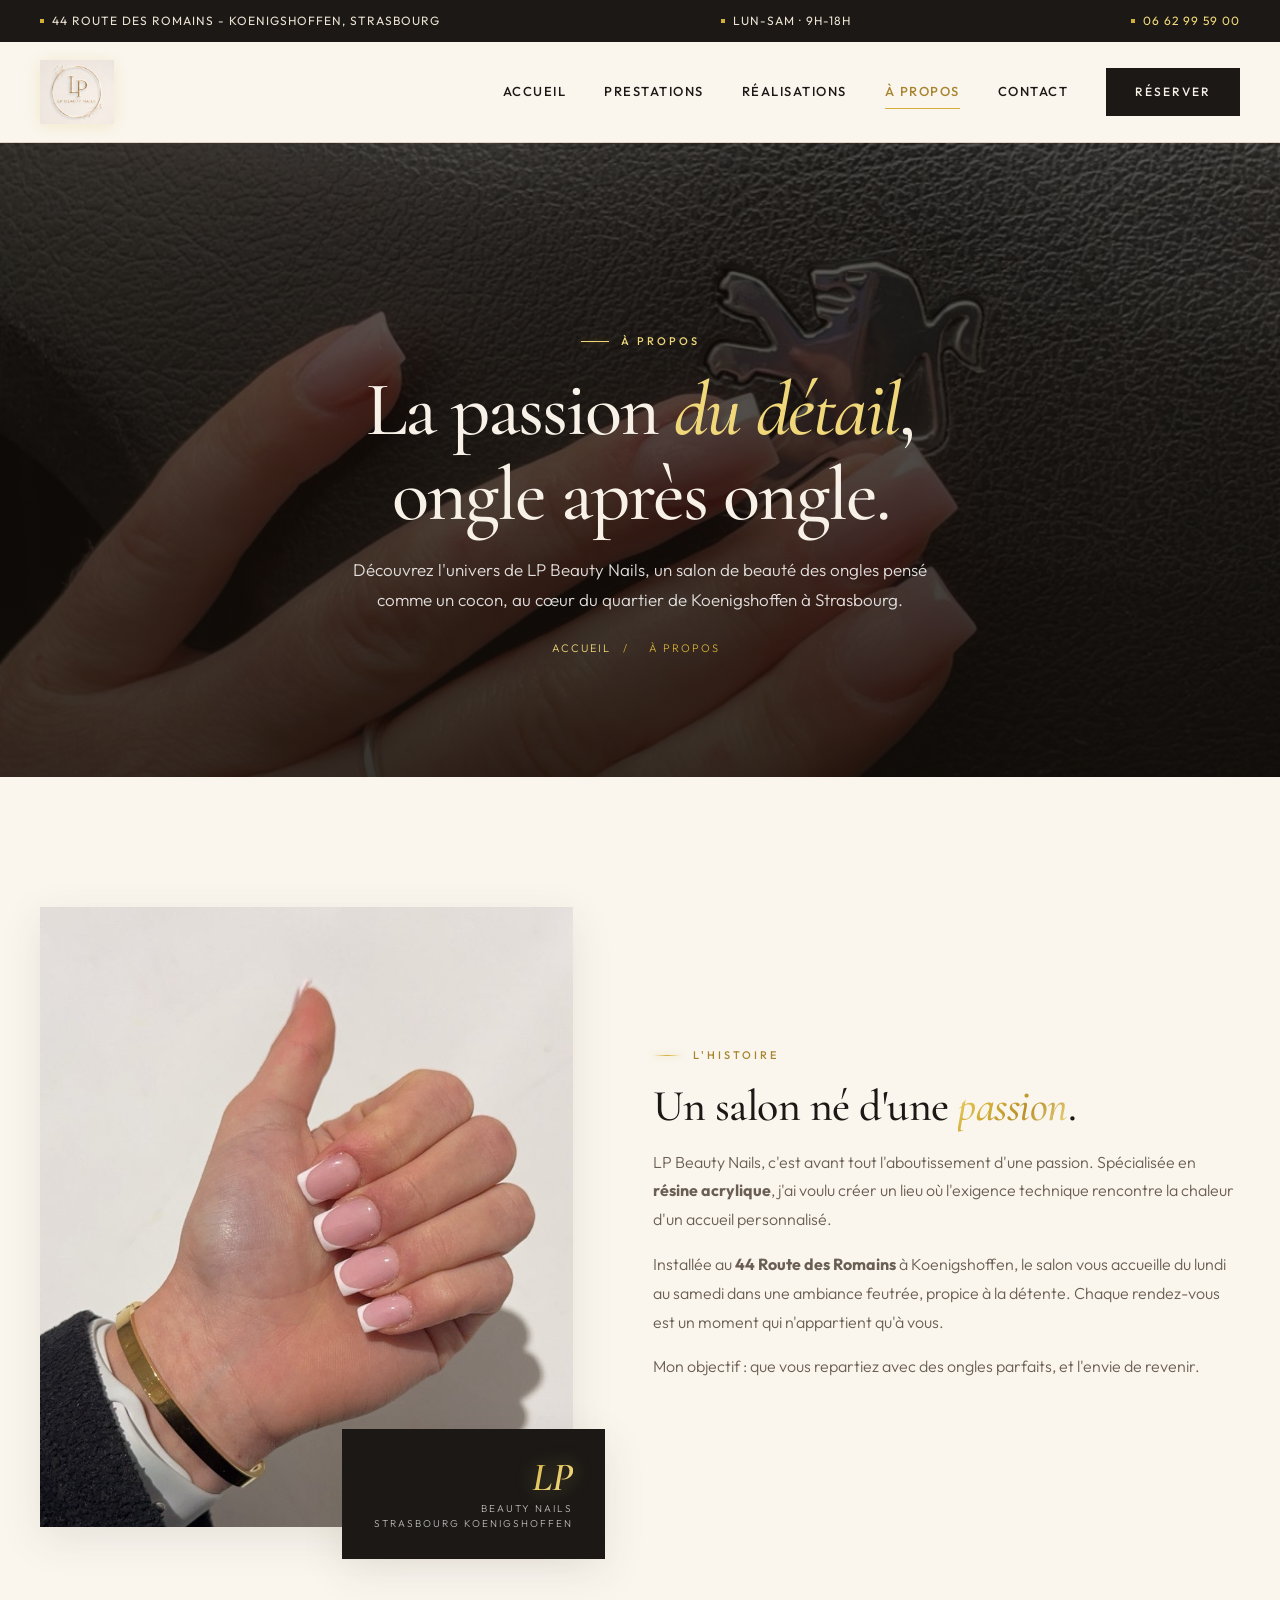
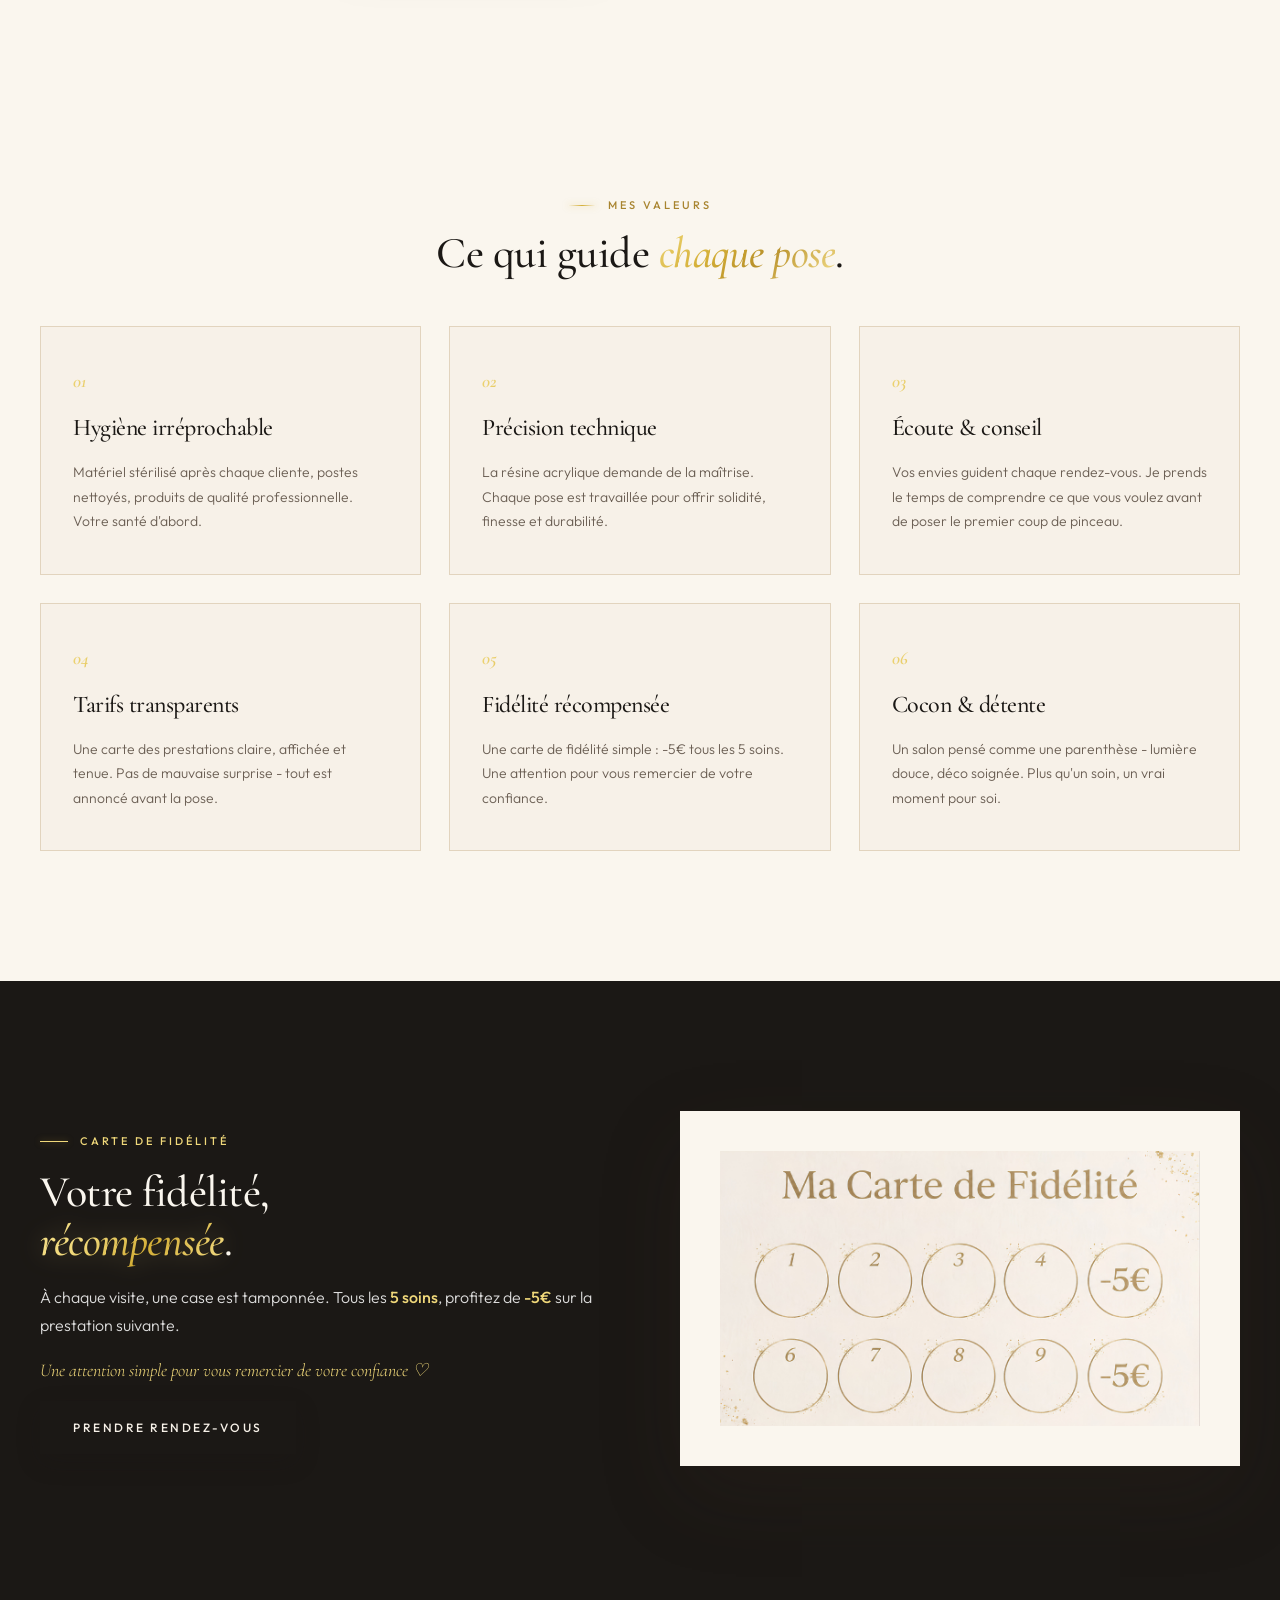
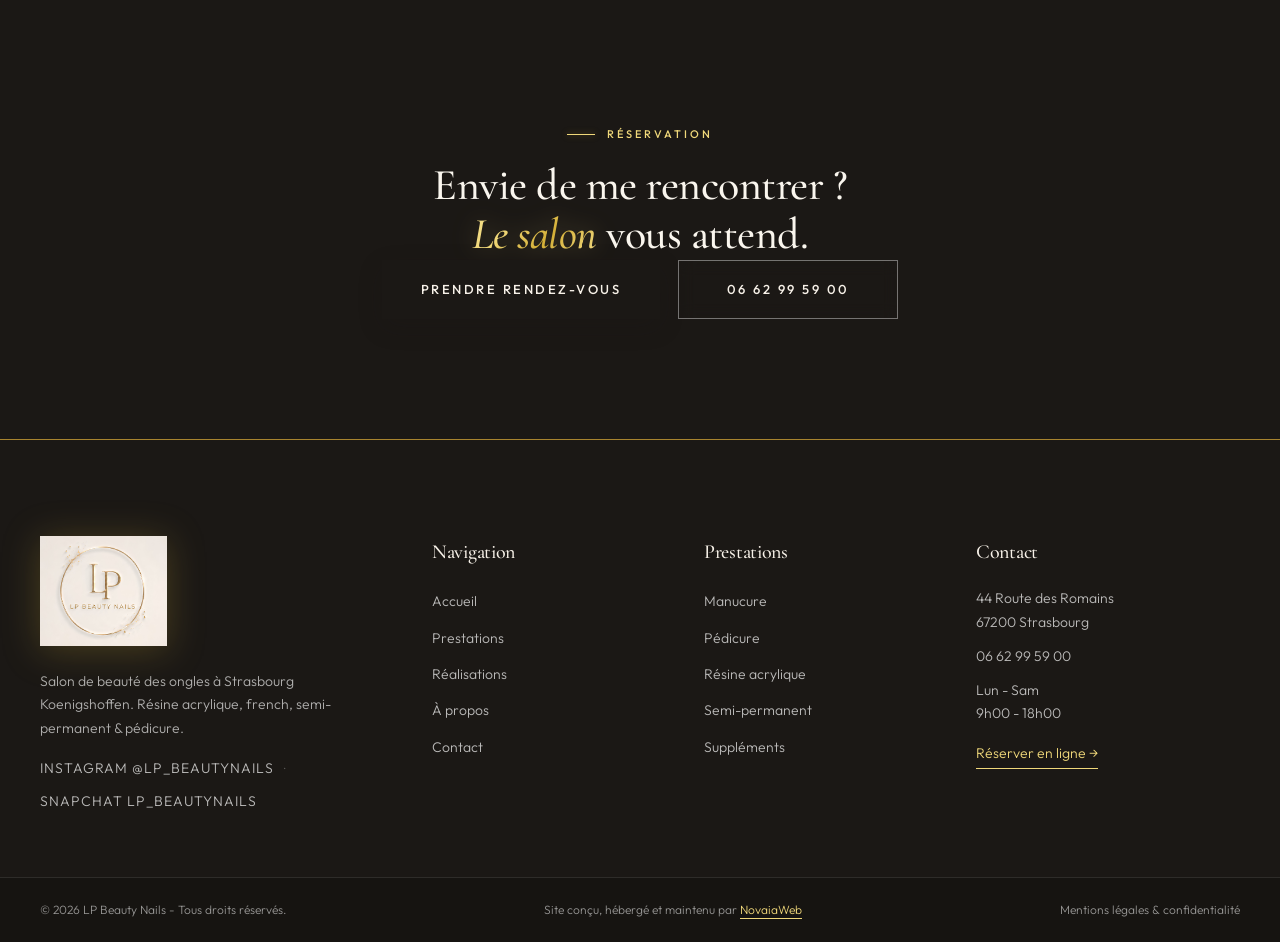
==== a-propos.html @ 4208488c "Initial release - LP Beauty Nails site vitrine" ====
<!DOCTYPE html>
<html lang="fr">
<head>
<meta charset="UTF-8" />
<meta name="viewport" content="width=device-width, initial-scale=1.0" />
<title>À propos - Prothésiste ongulaire à Koenigshoffen | LP Beauty Nails Strasbourg</title>
<meta name="description" content="Découvrez LP Beauty Nails, salon de beauté des ongles à Strasbourg Koenigshoffen. Spécialiste de la résine acrylique, hygiène, savoir-faire & passion." />
<link rel="canonical" href="https://lpbeautynails.com/a-propos.html" />
<link rel="alternate" hreflang="fr" href="https://lpbeautynails.com/a-propos.html" />
<link rel="alternate" hreflang="x-default" href="https://lpbeautynails.com/a-propos.html" />
<meta http-equiv="content-language" content="fr" />
<meta name="theme-color" content="#1B1815" />
<meta name="author" content="LP Beauty Nails" />
<meta name="robots" content="index, follow, max-image-preview:large" />
<meta name="geo.region" content="FR-67" />
<meta name="geo.placename" content="Strasbourg" />
<meta name="geo.position" content="48.5816;7.7095" />
<meta name="ICBM" content="48.5816, 7.7095" />

<meta property="og:type" content="website" />
<meta property="og:title" content="À propos | LP Beauty Nails Strasbourg" />
<meta property="og:description" content="Salon de beauté des ongles à Koenigshoffen. Spécialité résine acrylique, savoir-faire & passion." />
<meta property="og:url" content="https://lpbeautynails.com/a-propos.html" />
<meta property="og:image" content="https://lpbeautynails.com/images/logo.png" />
<meta property="og:locale" content="fr_FR" />
<meta property="og:site_name" content="LP Beauty Nails" />
<meta name="twitter:card" content="summary_large_image" />
<meta name="twitter:title" content="À propos | LP Beauty Nails Strasbourg" />
<meta name="twitter:description" content="Salon de beauté des ongles à Koenigshoffen. Spécialité résine acrylique, savoir-faire et passion." />
<meta name="twitter:image" content="https://lpbeautynails.com/images/logo.png" />

<link rel="icon" type="image/png" href="images/logo.png" />
<link rel="apple-touch-icon" href="images/logo.png" />

<link rel="preconnect" href="https://fonts.googleapis.com" />
<link rel="preconnect" href="https://fonts.gstatic.com" crossorigin />
<link href="https://fonts.googleapis.com/css2?family=Cormorant+Garamond:ital,wght@0,400;0,500;0,600;0,700;1,400;1,500&family=Outfit:wght@300;400;500;600&display=swap" rel="stylesheet" />

<link rel="stylesheet" href="css/style-mobile.css" />
<link rel="stylesheet" href="css/style-desktop.css" media="(min-width: 1024px)" />

<script type="application/ld+json">
{
  "@context": "https://schema.org",
  "@graph": [
    {
      "@type": "AboutPage",
      "@id": "https://lpbeautynails.com/a-propos.html#about",
      "name": "À propos - LP Beauty Nails",
      "description": "Découvrez LP Beauty Nails, salon de beauté des ongles à Strasbourg Koenigshoffen, spécialisé en résine acrylique.",
      "url": "https://lpbeautynails.com/a-propos.html",
      "inLanguage": "fr-FR",
      "mainEntity": {
        "@type": "BeautySalon",
        "name": "LP Beauty Nails",
        "telephone": "+33662995900",
        "url": "https://lpbeautynails.com/",
        "image": "https://lpbeautynails.com/images/logo.png",
        "address": {
          "@type": "PostalAddress",
          "streetAddress": "44 Route des Romains",
          "addressLocality": "Strasbourg",
          "postalCode": "67200",
          "addressCountry": "FR"
        }
      }
    },
    {
      "@type": "BreadcrumbList",
      "itemListElement": [
        { "@type": "ListItem", "position": 1, "name": "Accueil", "item": "https://lpbeautynails.com/" },
        { "@type": "ListItem", "position": 2, "name": "À propos", "item": "https://lpbeautynails.com/a-propos.html" }
      ]
    }
  ]
}
</script>
</head>
<body>

<a class="skip" href="#main">Aller au contenu</a>

<div class="topbar">
  <div class="topbar-inner">
    <span class="topbar-item topbar-hide"><span class="dot"></span>44 Route des Romains - Koenigshoffen, Strasbourg</span>
    <span class="topbar-item topbar-hide"><span class="dot"></span>Lun-Sam · 9h-18h</span>
    <a class="topbar-item topbar-link" href="tel:+33662995900"><span class="dot"></span>06 62 99 59 00</a>
  </div>
</div>

<header class="nav" id="nav">
  <div class="nav-inner">
    <a href="index.html" class="nav-logo" aria-label="LP Beauty Nails - accueil">
      <img src="images/logo.png" alt="LP Beauty Nails - Prothésiste ongulaire à Strasbourg" width="180" height="180" loading="eager" fetchpriority="high" />
    </a>
    <nav class="nav-links" id="navLinks" aria-label="Navigation principale">
      <a href="index.html" class="nav-link">Accueil</a>
      <a href="services.html" class="nav-link">Prestations</a>
      <a href="realisations.html" class="nav-link">Réalisations</a>
      <a href="a-propos.html" class="nav-link active">À propos</a>
      <a href="contact.html" class="nav-link">Contact</a>
      <a href="https://app.squareup.com/appointments/book/3dwwcpdk2mj73t/LDWZXSW84ZJ0S/start" target="_blank" rel="noopener" class="nav-cta">Réserver</a>
    </nav>
    <button class="nav-toggle" id="navToggle" aria-label="Ouvrir le menu" aria-expanded="false">
      <span></span><span></span><span></span>
    </button>
  </div>
</header>

<main id="main">

<section class="page-hero">
  <div class="page-hero-bg" style="background-image:url('images/french-rosee.jpeg')"></div>
  <div class="page-hero-overlay"></div>
  <div class="container page-hero-content">
    <span class="eyebrow eyebrow-light reveal"><span class="line"></span>À propos</span>
    <h1 class="page-title reveal">La passion <em>du détail</em>,<br />ongle après ongle.</h1>
    <p class="page-sub reveal">Découvrez l'univers de LP Beauty Nails, un salon de beauté des ongles pensé comme un cocon, au cœur du quartier de Koenigshoffen à Strasbourg.</p>
    <nav class="breadcrumb reveal" aria-label="Fil d'ariane">
      <a href="index.html">Accueil</a> <span>/</span> <span>À propos</span>
    </nav>
  </div>
</section>

<!-- STORY -->
<section class="section about" id="story">
  <div class="container about-grid">
    <div class="about-media reveal">
      <div class="about-img" style="background-image:url('images/french-manucure.jpeg')"></div>
      <div class="about-badge">
        <span class="badge-num">LP</span>
        <span class="badge-txt">Beauty Nails<br />Strasbourg Koenigshoffen</span>
      </div>
    </div>
    <div class="about-text">
      <span class="eyebrow eyebrow-dark reveal"><span class="line"></span>L'histoire</span>
      <h2 class="section-title reveal">Un salon né d'une <em>passion</em>.</h2>
      <p class="reveal">LP Beauty Nails, c'est avant tout l'aboutissement d'une passion. Spécialisée en <strong>résine acrylique</strong>, j'ai voulu créer un lieu où l'exigence technique rencontre la chaleur d'un accueil personnalisé.</p>
      <p class="reveal">Installée au <strong>44 Route des Romains</strong> à Koenigshoffen, le salon vous accueille du lundi au samedi dans une ambiance feutrée, propice à la détente. Chaque rendez-vous est un moment qui n'appartient qu'à vous.</p>
      <p class="reveal">Mon objectif : que vous repartiez avec des ongles parfaits, et l'envie de revenir.</p>
    </div>
  </div>
</section>

<!-- VALUES -->
<section class="section values">
  <div class="container">
    <div class="section-head">
      <span class="eyebrow eyebrow-dark reveal"><span class="line"></span>Mes valeurs</span>
      <h2 class="section-title reveal">Ce qui guide <em>chaque pose</em>.</h2>
    </div>

    <div class="values-grid">
      <article class="value-card reveal">
        <span class="value-num">01</span>
        <h3>Hygiène irréprochable</h3>
        <p>Matériel stérilisé après chaque cliente, postes nettoyés, produits de qualité professionnelle. Votre santé d'abord.</p>
      </article>
      <article class="value-card reveal">
        <span class="value-num">02</span>
        <h3>Précision technique</h3>
        <p>La résine acrylique demande de la maîtrise. Chaque pose est travaillée pour offrir solidité, finesse et durabilité.</p>
      </article>
      <article class="value-card reveal">
        <span class="value-num">03</span>
        <h3>Écoute &amp; conseil</h3>
        <p>Vos envies guident chaque rendez-vous. Je prends le temps de comprendre ce que vous voulez avant de poser le premier coup de pinceau.</p>
      </article>
      <article class="value-card reveal">
        <span class="value-num">04</span>
        <h3>Tarifs transparents</h3>
        <p>Une carte des prestations claire, affichée et tenue. Pas de mauvaise surprise - tout est annoncé avant la pose.</p>
      </article>
      <article class="value-card reveal">
        <span class="value-num">05</span>
        <h3>Fidélité récompensée</h3>
        <p>Une carte de fidélité simple : -5€ tous les 5 soins. Une attention pour vous remercier de votre confiance.</p>
      </article>
      <article class="value-card reveal">
        <span class="value-num">06</span>
        <h3>Cocon &amp; détente</h3>
        <p>Un salon pensé comme une parenthèse - lumière douce, déco soignée. Plus qu'un soin, un vrai moment pour soi.</p>
      </article>
    </div>
  </div>
</section>

<!-- LOYALTY -->
<section class="section loyalty">
  <div class="container loyalty-grid">
    <div class="loyalty-text reveal">
      <span class="eyebrow eyebrow-light"><span class="line"></span>Carte de fidélité</span>
      <h2 class="section-title section-title-light">Votre fidélité,<br /><em>récompensée</em>.</h2>
      <p>À chaque visite, une case est tamponnée. Tous les <strong>5 soins</strong>, profitez de <strong>-5€</strong> sur la prestation suivante.</p>
      <p class="loyalty-sub">Une attention simple pour vous remercier de votre confiance ♡</p>
      <a href="https://app.squareup.com/appointments/book/3dwwcpdk2mj73t/LDWZXSW84ZJ0S/start" target="_blank" rel="noopener" class="btn btn-primary">Prendre rendez-vous</a>
    </div>
    <div class="loyalty-media reveal">
      <img src="images/carte-fidelite.png" alt="Carte de fidélité LP Beauty Nails - -5€ tous les 5 soins" loading="lazy" />
    </div>
  </div>
</section>

<!-- CTA FINAL -->
<section class="section contact-cta">
  <div class="container">
    <div class="cta-card">
      <span class="eyebrow eyebrow-light reveal"><span class="line"></span>Réservation</span>
      <h2 class="section-title section-title-light reveal">Envie de me rencontrer ?<br /><em>Le salon</em> vous attend.</h2>
      <div class="cta-actions reveal">
        <a href="https://app.squareup.com/appointments/book/3dwwcpdk2mj73t/LDWZXSW84ZJ0S/start" target="_blank" rel="noopener" class="btn btn-primary btn-lg">Prendre rendez-vous</a>
        <a href="tel:+33662995900" class="btn btn-ghost btn-lg">06 62 99 59 00</a>
      </div>
    </div>
  </div>
</section>

</main>

<footer class="footer">
  <div class="container footer-grid">
    <div class="footer-col footer-brand">
      <a href="index.html" class="nav-logo">
        <img src="images/logo.png" alt="LP Beauty Nails - Salon de beauté des ongles Strasbourg" width="180" height="180" loading="lazy" />
      </a>
      <p>Salon de beauté des ongles à Strasbourg Koenigshoffen. Résine acrylique, french, semi-permanent &amp; pédicure.</p>
      <div class="socials">
        <a href="https://www.instagram.com/lp_beautynails/" target="_blank" rel="noopener">Instagram @lp_beautynails</a>
        <span>·</span>
        <a href="#" target="_blank" rel="noopener">Snapchat lp_beautynails</a>
      </div>
    </div>
    <div class="footer-col">
      <h4>Navigation</h4>
      <ul>
        <li><a href="index.html">Accueil</a></li>
        <li><a href="services.html">Prestations</a></li>
        <li><a href="realisations.html">Réalisations</a></li>
        <li><a href="a-propos.html">À propos</a></li>
        <li><a href="contact.html">Contact</a></li>
      </ul>
    </div>
    <div class="footer-col">
      <h4>Prestations</h4>
      <ul>
        <li><a href="services.html#manucure">Manucure</a></li>
        <li><a href="services.html#pedicure">Pédicure</a></li>
        <li><a href="services.html#resine">Résine acrylique</a></li>
        <li><a href="services.html#semi">Semi-permanent</a></li>
        <li><a href="services.html#supplements">Suppléments</a></li>
      </ul>
    </div>
    <div class="footer-col">
      <h4>Contact</h4>
      <ul class="footer-contact">
        <li>44 Route des Romains<br />67200 Strasbourg</li>
        <li><a href="tel:+33662995900">06 62 99 59 00</a></li>
        <li>Lun - Sam<br />9h00 - 18h00</li>
        <li><a href="https://app.squareup.com/appointments/book/3dwwcpdk2mj73t/LDWZXSW84ZJ0S/start" target="_blank" rel="noopener" class="footer-cta">Réserver en ligne →</a></li>
      </ul>
    </div>
  </div>
  <div class="footer-bottom">
    <div class="container footer-bottom-inner">
      <span>© 2026 LP Beauty Nails - Tous droits réservés.</span>
      <span class="footer-credit">Site conçu, hébergé et maintenu par <a href="https://novaiaweb.com" target="_blank" rel="noopener">NovaiaWeb</a></span>
      <a href="mentions-legales.html">Mentions légales &amp; confidentialité</a>
    </div>
  </div>
</footer>

<a href="tel:+33662995900" class="sticky-call" aria-label="Appeler LP Beauty Nails">
  <span class="sticky-ring"></span>
  <span>Appeler</span>
</a>

<script src="js/script.js" defer></script>
</body>
</html>
---- css/style-mobile.css ----
/* ============================================================
   LP BEAUTY NAILS - Premium Cream & Gold Theme (Mobile-first)
   Fonts: Cormorant Garamond (display) + Outfit (body)
   ============================================================ */

:root{
  --cream:        #F7F1E8;
  --cream-light:  #FAF6EE;
  --cream-deep:   #EDE3D3;
  --gold:         #D4AF37;
  --gold-light:   #F0D87A;
  --gold-deep:    #A8842F;
  --rose:         #E5C4B5;
  --ink:          #1B1815;
  --ink-soft:     #3D3631;
  --text:         #2A2520;
  --text-light:   #6B5F54;
  --text-muted:   #9D9085;
  --gold-shine:   linear-gradient(135deg, #F0D87A 0%, #D4AF37 35%, #B8902A 60%, #F5E08C 100%);
  --line:         #E2D4BE;
  --line-light:   #ECE2D0;
  --shadow-sm: 0 2px 12px rgba(60, 45, 30, 0.06);
  --shadow-md: 0 12px 40px rgba(60, 45, 30, 0.10);
  --shadow-lg: 0 30px 80px rgba(60, 45, 30, 0.16);
  --t:    0.4s cubic-bezier(.25,.46,.45,.94);
  --t-slow: 0.7s cubic-bezier(.25,.46,.45,.94);
  --font-display: 'Cormorant Garamond', 'Times New Roman', serif;
  --font-body:    'Outfit', -apple-system, system-ui, sans-serif;
}

/* ── Reset ── */
*,*::before,*::after{ margin:0; padding:0; box-sizing:border-box; }
html{ scroll-behavior:smooth; -webkit-text-size-adjust:100%; }
body{
  font-family: var(--font-body);
  color: var(--text);
  background: var(--cream-light);
  line-height: 1.65;
  font-weight: 300;
  overflow-x: hidden;
  -webkit-font-smoothing: antialiased;
  -moz-osx-font-smoothing: grayscale;
}
a{ color: inherit; text-decoration: none; transition: var(--t); }
img{ max-width:100%; height:auto; display:block; }
button{ font: inherit; cursor: pointer; border: 0; background: transparent; color: inherit; }
input, select, textarea{ font: inherit; color: inherit; }
ul, ol{ list-style: none; }

.skip{
  position:absolute; top:-100px; left:0; padding:8px 16px;
  background: var(--ink); color: var(--cream); z-index: 99999;
}
.skip:focus{ top:0; }

/* ── Container ── */
.container{ width:100%; max-width: 1280px; margin: 0 auto; padding: 0 20px; }
.section{ padding: 64px 0; position: relative; }

/* ── Top bar ── */
.topbar{
  background: var(--ink);
  color: var(--cream-deep);
  font-size: 12px;
  letter-spacing: 1px;
  text-transform: uppercase;
}
.topbar-inner{
  max-width: 1280px; margin: 0 auto; padding: 9px 20px;
  display: flex; align-items: center; justify-content: center; gap: 14px;
  flex-wrap: wrap;
}
.topbar-item{
  display: inline-flex; align-items: center; gap: 8px;
  font-weight: 400;
}
.topbar-link{ color: var(--gold-light); }
.topbar-link:hover{ color: #fff; }
.topbar .dot{
  width: 4px; height: 4px; background: var(--gold);
  display:inline-block; border-radius: 0;
}
.topbar-hide{ display: none; }

/* ── Navigation ── */
.nav{
  position: sticky; top: 0; z-index: 900;
  background: var(--cream-light);
  border-bottom: 1px solid var(--line);
  transition: var(--t);
}
.nav.scrolled{
  background: rgba(247, 241, 232, 0.96);
  box-shadow: var(--shadow-sm);
}
.nav-inner{
  max-width: 1280px; margin: 0 auto; padding: 14px 20px;
  display: flex; align-items: center; justify-content: space-between; gap: 20px;
}
.nav-logo{
  display: inline-flex; align-items: center;
  color: var(--ink);
  flex-shrink: 0;
}
.nav-logo img{
  width: auto;
  height: 56px;
  display: block;
  transition: var(--t);
  filter: drop-shadow(0 2px 8px rgba(212, 175, 55, 0.2));
}
.nav-logo:hover img{
  transform: scale(1.04);
  filter: drop-shadow(0 2px 14px rgba(212, 175, 55, 0.45));
}
.footer-brand .nav-logo img{
  height: 96px;
  filter: drop-shadow(0 4px 18px rgba(212, 175, 55, 0.25));
}

.nav-links{
  position: fixed; inset: 0;
  background: var(--cream-light);
  display: flex; flex-direction: column; align-items: center; justify-content: center;
  gap: 28px; padding: 80px 24px;
  transform: translateX(100%);
  transition: transform var(--t-slow);
  z-index: 1000;
}
.nav-links.open{ transform: translateX(0); }
.nav-link{
  font-family: var(--font-display);
  font-size: 28px; font-weight: 500;
  color: var(--ink);
}
.nav-link.active, .nav-link:hover{ color: var(--gold-deep); font-style: italic; }
.nav-cta{
  margin-top: 12px;
  background: var(--ink); color: var(--cream) !important;
  padding: 16px 36px;
  font-family: var(--font-body); font-size: 13px;
  letter-spacing: 2px; text-transform: uppercase; font-weight: 500;
  border: 1px solid var(--ink);
}
.nav-cta:hover{ background: var(--gold-deep); border-color: var(--gold-deep); color: #fff !important; }

.nav-toggle{
  width: 36px; height: 36px;
  display: flex; flex-direction: column; justify-content: center; align-items: center; gap: 5px;
  z-index: 1100;
  position: relative;
}
.nav-toggle span{
  width: 22px; height: 1.5px; background: var(--ink);
  transition: var(--t);
}
.nav-toggle.open span:nth-child(1){ transform: translateY(6.5px) rotate(45deg); }
.nav-toggle.open span:nth-child(2){ opacity: 0; }
.nav-toggle.open span:nth-child(3){ transform: translateY(-6.5px) rotate(-45deg); }

/* ── Eyebrow ── */
.eyebrow{
  display: inline-flex; align-items: center; gap: 12px;
  font-size: 11px; font-weight: 500;
  letter-spacing: 3px; text-transform: uppercase;
  color: var(--gold-deep);
  margin-bottom: 18px;
}
.eyebrow .line{
  width: 28px; height: 1px;
  background: linear-gradient(90deg, transparent, var(--gold), transparent);
  display: inline-block;
  box-shadow: 0 0 6px rgba(212, 175, 55, 0.5);
}
.eyebrow-light{ color: var(--gold-light); }
.eyebrow-light .line{ background: var(--gold-light); }
.eyebrow-dark{ color: var(--gold-deep); }

/* ── Section title ── */
.section-title{
  font-family: var(--font-display);
  font-size: clamp(30px, 8vw, 44px);
  font-weight: 500;
  line-height: 1.12;
  color: var(--ink);
  letter-spacing: -0.5px;
}
.section-title em{
  font-style: italic;
  background: var(--gold-shine);
  -webkit-background-clip: text;
  background-clip: text;
  -webkit-text-fill-color: transparent;
  font-weight: 500;
}
.section-title-light{ color: var(--cream-light); }
.section-title-light em{
  background: linear-gradient(135deg, #F5E08C 0%, #F0D87A 30%, #D4AF37 60%, #F5E08C 100%);
  -webkit-background-clip: text;
  background-clip: text;
  -webkit-text-fill-color: transparent;
  filter: drop-shadow(0 0 12px rgba(240, 216, 122, 0.3));
}

.section-head{
  text-align: center;
  max-width: 720px; margin: 0 auto 48px;
}
.section-head .eyebrow{ margin-bottom: 14px; justify-content: center; }
.section-cta{ text-align: center; margin-top: 40px; }

/* ── Buttons ── */
.btn{
  display: inline-flex; align-items: center; justify-content: center; gap: 10px;
  padding: 16px 32px;
  font-family: var(--font-body); font-size: 12px; font-weight: 500;
  letter-spacing: 2.5px; text-transform: uppercase;
  border-radius: 0;
  border: 1px solid transparent;
  transition: var(--t);
  cursor: pointer;
  text-align: center;
  position: relative;
  overflow: hidden;
}
.btn-primary{
  background: var(--ink); color: var(--cream);
  border-color: var(--ink);
  box-shadow: 0 8px 24px rgba(27,24,21,0.18), inset 0 0 0 1px rgba(212,175,55,0);
  position: relative;
}
.btn-primary::before{
  content: "";
  position: absolute; inset: 0;
  background: var(--gold-shine);
  opacity: 0;
  transition: opacity var(--t);
  z-index: 0;
}
.btn-primary > *{ position: relative; z-index: 1; }
.btn-primary:hover{
  border-color: var(--gold);
  transform: translateY(-2px);
  box-shadow: 0 14px 36px rgba(212, 175, 55, 0.45), 0 0 0 1px rgba(240, 216, 122, 0.4);
  color: #1B1815;
}
.btn-primary:hover::before{ opacity: 1; }
.btn-ghost{
  background: transparent; color: var(--cream);
  border-color: rgba(255,255,255,0.4);
  backdrop-filter: blur(8px);
}
.btn-ghost:hover{
  background: var(--cream); color: var(--ink);
  border-color: var(--cream);
}
.btn-outline{
  background: transparent; color: var(--ink);
  border-color: var(--ink);
}
.btn-outline:hover{
  background: var(--ink); color: var(--cream);
}
.btn-lg{ padding: 18px 38px; font-size: 13px; }
.btn-block{ display: flex; width: 100%; }

/* ── Hero ── */
.hero{
  position: relative; min-height: 92vh;
  display: flex; align-items: center; justify-content: center;
  overflow: hidden;
  padding: 120px 20px 80px;
  text-align: center;
  color: var(--cream);
}
.hero-bg{ position: absolute; inset: 0; z-index: 0; }
.hero-bg-img{
  position: absolute; inset: -10%;
  background-size: cover; background-position: center;
  filter: brightness(0.55) saturate(0.85) contrast(1.05);
  transform: scale(1.05);
  animation: heroZoom 18s ease-out forwards;
}
@keyframes heroZoom{ to{ transform: scale(1.12);} }
.hero-vignette{
  position: absolute; inset: 0;
  background:
    linear-gradient(180deg, rgba(15,10,8,0.72) 0%, rgba(15,10,8,0.55) 35%, rgba(15,10,8,0.85) 100%),
    radial-gradient(ellipse at center, rgba(0,0,0,0.1) 25%, rgba(0,0,0,0.6) 100%);
}
.hero-content{ position: relative; z-index: 2; max-width: 880px; }
.hero .eyebrow{
  color: var(--gold-light);
  justify-content: center;
}
.hero .eyebrow .line{ background: var(--gold-light); }
.hero-title{
  font-family: var(--font-display);
  font-size: clamp(42px, 11vw, 88px);
  line-height: 1.0;
  font-weight: 500;
  letter-spacing: -1.5px;
  margin-bottom: 24px;
  color: var(--cream);
}
.hero-title em{
  font-style: italic;
  background: linear-gradient(135deg, #F5E08C 0%, #F0D87A 25%, #D4AF37 50%, #F5E08C 75%, #F0D87A 100%);
  background-size: 200% 200%;
  -webkit-background-clip: text;
  background-clip: text;
  -webkit-text-fill-color: transparent;
  font-weight: 400;
  filter: drop-shadow(0 0 22px rgba(240, 216, 122, 0.45));
  animation: goldShimmer 6s ease-in-out infinite;
}
@keyframes goldShimmer{
  0%, 100%{ background-position: 0% 50%; }
  50%{ background-position: 100% 50%; }
}
@media (prefers-reduced-motion: reduce){
  .hero-title em{ animation: none; }
}
.hero-title span{ display: block; }
.hero-sub{
  font-size: 16px; line-height: 1.7;
  color: rgba(255,255,255,0.85);
  max-width: 560px; margin: 0 auto 36px;
}
.hero-actions{
  display: flex; flex-direction: column; gap: 14px;
  align-items: stretch;
  margin-bottom: 56px;
}
.hero-stats{
  display: grid; grid-template-columns: repeat(3, 1fr);
  gap: 12px;
  border-top: 1px solid rgba(255,255,255,0.18);
  border-bottom: 1px solid rgba(255,255,255,0.18);
  padding: 22px 0;
}
.hero-stats li{
  display: flex; flex-direction: column; gap: 6px;
  text-align: center;
  padding: 0 6px;
  border-right: 1px solid rgba(255,255,255,0.12);
}
.hero-stats li:last-child{ border-right: 0; }
.hero-stats strong{
  font-family: var(--font-display);
  font-size: clamp(18px, 5vw, 26px);
  font-weight: 600;
  background: linear-gradient(135deg, #F5E08C 0%, #F0D87A 30%, #D4AF37 60%, #F5E08C 100%);
  -webkit-background-clip: text;
  background-clip: text;
  -webkit-text-fill-color: transparent;
  letter-spacing: 0;
  filter: drop-shadow(0 0 8px rgba(240, 216, 122, 0.3));
}
.hero-stats span{
  font-size: 10px; letter-spacing: 1.5px; text-transform: uppercase;
  color: rgba(255,255,255,0.7);
}
.hero-scroll{
  display: none;
}

/* ── Marquee ── */
.marquee{
  background: var(--ink);
  color: var(--cream);
  padding: 22px 0;
  overflow: hidden;
  border-top: 1px solid var(--gold-deep);
  border-bottom: 1px solid var(--gold-deep);
}
.marquee-track{
  display: inline-flex; gap: 32px; align-items: center;
  white-space: nowrap;
  animation: marquee 38s linear infinite;
  font-family: var(--font-display);
  font-size: 22px; font-style: italic; font-weight: 400;
  letter-spacing: 0.5px;
}
.marquee .diamond{ color: var(--gold); font-style: normal; font-size: 10px; }
@keyframes marquee{ from{ transform: translateX(0);} to{ transform: translateX(-50%);} }

/* ── Offer ── */
.offer{
  background:
    linear-gradient(180deg, var(--cream-light), var(--cream));
}
.offer-grid{
  display: grid; gap: 40px;
}
.offer-text h2{ margin-bottom: 16px; }
.offer-text p{ color: var(--text-light); margin-bottom: 26px; line-height: 1.75; }
.offer-list{
  margin-bottom: 30px;
  border-top: 1px solid var(--line);
}
.offer-list li{
  display: flex; align-items: baseline; justify-content: space-between; gap: 16px;
  padding: 16px 0;
  border-bottom: 1px solid var(--line);
}
.offer-list span em{
  color: var(--text-muted); font-style: italic; font-size: 13px;
}
.offer-list strong{
  font-family: var(--font-display);
  font-size: 30px; font-weight: 600;
  background: var(--gold-shine);
  -webkit-background-clip: text;
  background-clip: text;
  -webkit-text-fill-color: transparent;
}
.offer-media{
  position: relative;
  border: 1px solid var(--line);
  background: var(--cream-light);
  padding: 20px;
  box-shadow: var(--shadow-md);
}
.offer-media img{ width: 100%; height: auto; display: block; }

/* ── About ── */
.about{ background: var(--cream-light); }
.about-grid{
  display: grid; gap: 40px;
}
.about-media{
  position: relative;
  height: 460px;
  background: var(--cream-deep);
  box-shadow: var(--shadow-md);
}
.about-img{
  position: absolute; inset: 0;
  background-size: cover; background-position: center;
}
.about-badge{
  position: absolute;
  bottom: -24px; right: -16px;
  background: var(--ink); color: var(--cream);
  padding: 22px 24px;
  display: flex; flex-direction: column; gap: 4px;
  text-align: right;
  box-shadow: var(--shadow-md);
}
.badge-num{
  font-family: var(--font-display);
  font-size: 32px; font-style: italic; font-weight: 600;
  background: linear-gradient(135deg, #F5E08C 0%, #F0D87A 30%, #D4AF37 60%, #F5E08C 100%);
  -webkit-background-clip: text;
  background-clip: text;
  -webkit-text-fill-color: transparent;
  line-height: 1;
  filter: drop-shadow(0 0 10px rgba(240, 216, 122, 0.4));
}
.badge-txt{
  font-size: 10px; letter-spacing: 2px; text-transform: uppercase;
  color: rgba(255,255,255,0.7);
  line-height: 1.5;
}

.about-text > p{
  color: var(--text-light); margin: 16px 0; line-height: 1.8;
}
.about-list{
  margin: 28px 0;
}
.about-list li{
  display: flex; align-items: flex-start; gap: 16px;
  padding: 16px 0;
  border-bottom: 1px solid var(--line);
  font-size: 14px;
  color: var(--text);
}
.about-list li:first-child{ border-top: 1px solid var(--line); }
.about-list li span{
  font-family: var(--font-display);
  font-size: 22px; font-style: italic; font-weight: 600;
  background: var(--gold-shine);
  -webkit-background-clip: text;
  background-clip: text;
  -webkit-text-fill-color: transparent;
  flex-shrink: 0;
}
.link-arrow{
  display: inline-flex; align-items: center; gap: 10px;
  font-size: 12px; letter-spacing: 2.5px; text-transform: uppercase; font-weight: 500;
  color: var(--ink);
  border-bottom: 1px solid var(--gold);
  padding-bottom: 6px;
}
.link-arrow:hover{ color: var(--gold-deep); gap: 14px; }

/* ── Pricing (services & home) ── */
.services{ background: var(--cream); }
.pricing-grid{
  display: grid; gap: 36px;
}
.pricing-block{
  background: var(--cream-light);
  border: 1px solid var(--line);
  padding: 32px 24px;
  box-shadow: var(--shadow-sm);
}
.pricing-title{
  font-family: var(--font-display);
  font-size: 24px; font-weight: 500;
  color: var(--ink);
  text-align: center;
  margin-bottom: 22px;
  padding-bottom: 14px;
  position: relative;
  letter-spacing: 1px; text-transform: uppercase; font-size: 14px;
  border-bottom: 1px solid var(--line);
}
.pricing-title::before{
  content: "✦"; color: var(--gold); margin-right: 10px;
}
.pricing-title::after{
  content: "✦"; color: var(--gold); margin-left: 10px;
}
.pricing-title-mt{ margin-top: 32px; }
.pricing-list li{
  display: flex; align-items: baseline; gap: 6px;
  padding: 12px 0;
  border-bottom: 1px dashed var(--line-light);
  font-size: 14px;
  color: var(--text);
}
.pricing-list li:last-child{ border-bottom: 0; }
.pricing-list li > span:first-child{
  flex-shrink: 0;
  padding-right: 6px;
}
.pricing-list .dots{
  flex: 1;
  border-bottom: 1px dotted var(--line);
  height: 1px;
  align-self: end;
  margin-bottom: 6px;
  min-width: 20px;
}
.pricing-list strong{
  font-family: var(--font-display);
  font-size: 18px; font-weight: 600;
  background: var(--gold-shine);
  -webkit-background-clip: text;
  background-clip: text;
  -webkit-text-fill-color: transparent;
  flex-shrink: 0;
}
.pricing-note{
  text-align: center;
  font-family: var(--font-display);
  font-style: italic;
  color: var(--gold-deep);
  font-size: 18px;
  margin-top: 32px;
}

/* ── Service detail (services.html rows) ── */
.service-detail{ background: var(--cream-light); }
.service-detail-alt{ background: var(--cream); }
.service-row{
  display: grid; gap: 32px;
}
.service-media img{
  width: 100%; height: 360px; object-fit: cover;
  box-shadow: var(--shadow-md);
}
.service-info > p{
  color: var(--text-light); margin: 16px 0 24px; line-height: 1.8;
}
.service-info .pricing-list{ margin-bottom: 28px; }

/* ── Home services cards ── */
.services-grid{
  display: grid; gap: 18px;
}
.service-card{
  background: var(--cream-light);
  border: 1px solid var(--line);
  padding: 32px 24px;
  position: relative;
  transition: var(--t);
}
.service-card:hover{
  border-color: var(--gold);
  transform: translateY(-4px);
  box-shadow: var(--shadow-md);
}
.service-num{
  font-family: var(--font-display);
  font-size: 16px; font-style: italic;
  background: var(--gold-shine);
  -webkit-background-clip: text;
  background-clip: text;
  -webkit-text-fill-color: transparent;
  font-weight: 600;
  margin-bottom: 12px; display: block;
}
.service-card h3{
  font-family: var(--font-display);
  font-size: 26px; font-weight: 500;
  color: var(--ink);
  margin-bottom: 12px;
  letter-spacing: -0.5px;
}
.service-card p{ color: var(--text-light); margin-bottom: 18px; font-size: 14px; line-height: 1.7; }
.service-link{
  font-size: 11px; letter-spacing: 2px; text-transform: uppercase; font-weight: 500;
  color: var(--gold-deep);
  display: inline-flex; align-items: center; gap: 8px;
  padding-bottom: 4px; border-bottom: 1px solid var(--gold-light);
}
.service-link:hover{ color: var(--ink); border-color: var(--ink); gap: 12px; }

/* ── Loyalty ── */
.loyalty{
  background: var(--ink);
  color: var(--cream);
}
.loyalty-grid{
  display: grid; gap: 36px;
}
.loyalty-text{ color: rgba(255,255,255,0.85); }
.loyalty-text h2{ margin-bottom: 16px; }
.loyalty-text p{ margin-bottom: 14px; line-height: 1.8; }
.loyalty-text strong{ color: var(--gold-light); font-weight: 500; }
.loyalty-sub{
  font-family: var(--font-display); font-style: italic;
  font-size: 18px; color: var(--gold-light);
  margin-bottom: 28px;
}
.loyalty-media{
  background: var(--cream-light);
  padding: 24px;
  box-shadow: var(--shadow-lg);
}
.loyalty-media img{ width: 100%; height: auto; }

/* ── Gallery intro (SEO text on realisations) ── */
.gallery-intro{ background: var(--cream-light); padding: 56px 0 24px; }
.gallery-intro-inner{ max-width: 820px; margin: 0 auto; text-align: center; }
.gallery-intro .eyebrow{ justify-content: center; }
.gallery-intro h2{ margin-bottom: 20px; }
.gallery-intro p{ color: var(--text-light); margin: 14px 0; line-height: 1.85; }

/* ── Gallery ── */
.gallery{ background: var(--cream-light); }
.gallery-grid{
  display: grid;
  grid-template-columns: 1fr 1fr;
  gap: 12px;
}
.gallery-item{
  position: relative; overflow: hidden;
  aspect-ratio: 3 / 4;
  display: block;
  background: var(--cream-deep);
  box-shadow: var(--shadow-sm);
}
.gallery-item img{
  width: 100%; height: 100%; object-fit: cover;
  transition: transform 0.7s ease;
}
.gallery-item:hover img{ transform: scale(1.05); }
.gallery-item-tall{ grid-row: span 2; aspect-ratio: 3/5; }
.gallery-item-wide{ grid-column: span 2; aspect-ratio: 16/10; }
.gallery-tag{
  position: absolute; bottom: 12px; left: 12px;
  background: rgba(27,24,21,0.85);
  color: var(--cream);
  padding: 7px 12px;
  font-size: 10px; letter-spacing: 2px; text-transform: uppercase; font-weight: 500;
  backdrop-filter: blur(4px);
}
.gallery-item figcaption{ display: contents; }
.gallery-cap{ display: none; }

/* ── Location ── */
.location{ background: var(--cream); }
.location-grid{ display: grid; gap: 40px; }
.location-text > p{ color: var(--text-light); margin: 16px 0 22px; }
.zones{
  display: flex; flex-wrap: wrap; gap: 8px;
  margin-bottom: 32px;
}
.zones li{
  font-size: 12px; letter-spacing: 1px; text-transform: uppercase; font-weight: 500;
  padding: 8px 14px;
  background: var(--cream-light);
  border: 1px solid var(--line);
  color: var(--ink-soft);
}
.info-box{
  display: grid; gap: 18px;
  background: var(--ink); color: var(--cream);
  padding: 28px 24px;
}
.info-box > div{ display: flex; flex-direction: column; gap: 6px; }
.info-label{
  font-size: 10px; letter-spacing: 2.5px; text-transform: uppercase;
  color: var(--gold-light);
}
.info-box span:not(.info-label){
  font-family: var(--font-display);
  font-size: 17px;
}
.info-box a{ color: var(--gold-light); }
.info-box a:hover{ color: #fff; }
.location-map{
  height: 380px;
  box-shadow: var(--shadow-md);
}
.location-map iframe{ width: 100%; height: 100%; border: 0; filter: grayscale(0.2); }

/* ── Contact CTA ── */
.contact-cta{
  background: var(--ink);
  color: var(--cream);
  padding: 80px 0;
}
.cta-card{
  text-align: center;
  max-width: 720px; margin: 0 auto;
}
.cta-card .eyebrow{ justify-content: center; }
.cta-card p{
  color: rgba(255,255,255,0.78);
  margin: 18px 0 32px;
}
.cta-actions{
  display: flex; flex-direction: column; gap: 14px;
  align-items: stretch;
}
.cta-note{
  margin-top: 24px;
  font-size: 13px;
  color: rgba(255,255,255,0.6);
}
.cta-note a{ color: var(--gold-light); border-bottom: 1px solid var(--gold-light); padding-bottom: 1px;}
.cta-note a:hover{ color: #fff; }

/* ── Page Hero (interior pages) ── */
.page-hero{
  position: relative;
  padding: 120px 20px 80px;
  min-height: 60vh;
  display: flex; align-items: center;
  color: var(--cream);
  text-align: center;
  overflow: hidden;
}
.page-hero-short{ min-height: 44vh; padding: 100px 20px 60px; }
.page-hero-bg{
  position: absolute; inset: 0;
  background-size: cover; background-position: center;
  filter: brightness(0.7);
}
.page-hero-overlay{
  position: absolute; inset: 0;
  background: linear-gradient(180deg, rgba(20,15,10,0.5), rgba(20,15,10,0.78));
}
.page-hero-content{ position: relative; z-index: 2; }
.page-hero-content .eyebrow{ justify-content: center; }
.page-title{
  font-family: var(--font-display);
  font-size: clamp(36px, 9vw, 64px);
  font-weight: 500;
  line-height: 1.1;
  margin-bottom: 18px;
  letter-spacing: -1px;
  color: var(--cream);
}
.page-title em{ font-style: italic; color: var(--gold-light); }
.page-sub{
  font-size: 15px; line-height: 1.75;
  color: rgba(255,255,255,0.85);
  max-width: 600px; margin: 0 auto 24px;
}
.breadcrumb{
  font-size: 11px; letter-spacing: 2px; text-transform: uppercase;
  color: rgba(255,255,255,0.6);
}
.breadcrumb a{ color: var(--gold-light); }
.breadcrumb a:hover{ color: #fff; }
.breadcrumb span:not([role]){ margin: 0 8px; color: var(--gold); }

/* ── Filters ── */
.filters-bar{
  background: var(--cream-light);
  border-bottom: 1px solid var(--line);
  padding: 18px 0;
}
.filters{
  display: flex; flex-wrap: wrap; gap: 8px;
  justify-content: center;
}
.filter-btn{
  padding: 9px 16px;
  font-size: 11px; letter-spacing: 1.5px; text-transform: uppercase; font-weight: 500;
  border: 1px solid var(--line);
  background: transparent;
  color: var(--ink-soft);
  transition: var(--t);
}
.filter-btn:hover{ border-color: var(--gold); color: var(--gold-deep); }
.filter-btn.active{
  background: var(--ink); color: var(--cream);
  border-color: var(--ink);
}

.gallery-grid-page{ grid-template-columns: 1fr 1fr; }
.gallery-page .gallery-item{ aspect-ratio: 3/4; }
.gallery-item.hidden{ display: none; }

/* Insta CTA */
.insta-cta{ background: var(--cream); }
.insta-card{
  text-align: center;
  max-width: 700px; margin: 0 auto;
  padding: 48px 24px;
  background: var(--cream-light);
  border: 1px solid var(--line);
}
.insta-card .eyebrow{ justify-content: center; }
.insta-card p{ color: var(--text-light); margin: 16px 0 28px; }

/* ── Offer banner (services page) ── */
.offer-banner{ background: var(--cream-light); }
.offer-banner-card{
  display: grid; gap: 0;
  background: var(--ink); color: var(--cream);
  overflow: hidden;
  box-shadow: var(--shadow-lg);
}
.offer-banner-img{
  background: var(--cream); padding: 24px;
  display: flex; align-items: center; justify-content: center;
}
.offer-banner-img img{ max-width: 100%; height: auto; }
.offer-banner-text{ padding: 36px 28px; }
.offer-banner-text .eyebrow{ color: var(--gold-light); }
.offer-banner-text .eyebrow .line{ background: var(--gold-light); }
.offer-banner-text h2{ color: var(--cream); margin-bottom: 14px; }
.offer-banner-text h2 em{ color: var(--gold-light); }
.offer-banner-text > p{ color: rgba(255,255,255,0.78); margin-bottom: 20px; }
.offer-mini{ display: flex; flex-direction: column; gap: 8px; margin-bottom: 26px; }
.offer-mini li{
  display: flex; justify-content: space-between; align-items: baseline;
  padding: 10px 0;
  border-bottom: 1px solid rgba(255,255,255,0.12);
  font-size: 14px;
}
.offer-mini strong{
  font-family: var(--font-display); font-size: 22px; font-weight: 600;
  background: linear-gradient(135deg, #F5E08C 0%, #F0D87A 30%, #D4AF37 60%, #F5E08C 100%);
  -webkit-background-clip: text;
  background-clip: text;
  -webkit-text-fill-color: transparent;
}

/* Classes */
.classes{ background: var(--cream); }

/* Values */
.values{ background: var(--cream-light); }
.values-grid{
  display: grid; gap: 18px;
}
.value-card{
  background: var(--cream);
  border: 1px solid var(--line);
  padding: 32px 24px;
  position: relative;
  transition: var(--t);
}
.value-card:hover{
  border-color: var(--gold);
  transform: translateY(-3px);
  box-shadow: var(--shadow-md);
}
.value-num{
  font-family: var(--font-display);
  font-size: 18px; font-style: italic;
  background: var(--gold-shine);
  -webkit-background-clip: text;
  background-clip: text;
  -webkit-text-fill-color: transparent;
  font-weight: 600;
  margin-bottom: 12px; display: block;
}
.value-card h3{
  font-family: var(--font-display);
  font-size: 24px; font-weight: 500;
  color: var(--ink);
  margin-bottom: 12px;
  letter-spacing: -0.5px;
}
.value-card p{ color: var(--text-light); font-size: 14px; line-height: 1.75; }

/* ── Book cards (contact) ── */
.book-cta{ background: var(--cream-light); padding-top: 56px; padding-bottom: 24px; }
.book-grid{
  display: grid; gap: 16px;
}
.book-card{
  display: block;
  padding: 32px 28px;
  background: var(--cream);
  border: 1px solid var(--line);
  transition: var(--t);
  position: relative;
}
.book-card:hover{
  border-color: var(--gold);
  transform: translateY(-4px);
  box-shadow: var(--shadow-md);
}
.book-card-primary{
  background: var(--ink); color: var(--cream);
  border-color: var(--ink);
}
.book-card-primary:hover{ background: var(--ink-soft); border-color: var(--gold-deep); }
.book-eyebrow{
  display: inline-block;
  font-size: 10px; letter-spacing: 2.5px; text-transform: uppercase; font-weight: 500;
  color: var(--gold-deep); margin-bottom: 12px;
}
.book-card-primary .book-eyebrow{ color: var(--gold-light); }
.book-card h2{
  font-family: var(--font-display);
  font-size: 30px; font-weight: 500;
  margin-bottom: 12px;
  letter-spacing: -0.5px;
}
.book-card p{ font-size: 14px; opacity: 0.85; margin-bottom: 18px; line-height: 1.7; }
.book-arrow{
  font-size: 11px; letter-spacing: 2px; text-transform: uppercase; font-weight: 500;
  color: var(--gold-deep);
}
.book-card-primary .book-arrow{ color: var(--gold-light); }

/* ── Contact form ── */
.contact-page{ background: var(--cream); }
.contact-grid{ display: grid; gap: 36px; }
.contact-form-wrap > p{ color: var(--text-light); margin: 16px 0 24px; }
.contact-form{ display: flex; flex-direction: column; gap: 16px; }
.form-row{ display: flex; flex-direction: column; gap: 16px; }
.form-row label{ display: flex; flex-direction: column; gap: 6px; }
.form-row span{
  font-size: 11px; letter-spacing: 2px; text-transform: uppercase; font-weight: 500;
  color: var(--ink);
}
.form-row input,
.form-row select,
.form-row textarea{
  width: 100%;
  padding: 14px 16px;
  background: var(--cream-light);
  border: 1px solid var(--line);
  color: var(--text);
  font-size: 15px;
  font-family: var(--font-body);
  transition: var(--t);
  border-radius: 0;
}
.form-row input:focus,
.form-row select:focus,
.form-row textarea:focus{
  outline: 0;
  border-color: var(--gold-deep);
  background: #fff;
}
.form-row textarea{ resize: vertical; min-height: 130px; }
.form-actions{ flex-direction: row; align-items: center; justify-content: space-between; flex-wrap: wrap; gap: 14px; }
.form-hint{ font-size: 12px; color: var(--text-muted); letter-spacing: 0.5px; text-transform: none; font-weight: 400; }

/* Contact info aside */
.contact-info{
  background: var(--cream-light);
  border: 1px solid var(--line);
  padding: 28px 24px;
}
.contact-info h3{
  font-family: var(--font-display);
  font-size: 20px; font-weight: 500;
  color: var(--ink); margin-bottom: 18px;
  letter-spacing: -0.3px;
}
.contact-h3-mt{ margin-top: 28px; }
.contact-list, .hours-list{
  display: flex; flex-direction: column; gap: 14px;
  margin-bottom: 24px;
}
.contact-list li{
  display: flex; flex-direction: column; gap: 4px;
  padding-bottom: 14px;
  border-bottom: 1px solid var(--line);
}
.contact-list li:last-child{ border-bottom: 0; padding-bottom: 0;}
.contact-label{
  font-size: 10px; letter-spacing: 2px; text-transform: uppercase; font-weight: 500;
  color: var(--gold-deep);
}
.contact-list a{ color: var(--ink); border-bottom: 1px solid var(--gold); padding-bottom: 1px; }
.contact-list a:hover{ color: var(--gold-deep); }
.hours-list li{
  display: flex; justify-content: space-between;
  font-size: 14px;
  padding: 8px 0;
  border-bottom: 1px dashed var(--line);
}
.hours-list li:last-child{ border-bottom: 0; }
.hours-list li.closed{ color: var(--text-muted); }

.map-section{ background: var(--cream-deep); }

/* ── Legal page ── */
.legal{ background: var(--cream-light); }
.legal-content{
  max-width: 820px; margin: 0 auto;
}
.legal-content h2{
  font-family: var(--font-display);
  font-size: 26px; font-weight: 500;
  color: var(--ink);
  margin: 32px 0 14px;
  letter-spacing: -0.3px;
}
.legal-content h2:first-child{ margin-top: 0; }
.legal-content p{ color: var(--text); margin-bottom: 14px; line-height: 1.8; font-size: 15px; }
.legal-content a{ color: var(--gold-deep); border-bottom: 1px solid var(--gold-light); }
.legal-content a:hover{ color: var(--ink); border-color: var(--ink); }
.legal-list{ margin: 14px 0 20px 0; padding-left: 0; }
.legal-list li{
  padding: 10px 0;
  border-bottom: 1px dashed var(--line);
  font-size: 14px;
  line-height: 1.7;
}
.legal-credit{
  margin-top: 40px; padding-top: 28px;
  border-top: 1px solid var(--line);
  font-style: italic;
  font-family: var(--font-display);
  font-size: 17px;
  color: var(--ink-soft);
}

/* ── Footer ── */
.footer{
  background: var(--ink);
  color: var(--cream-deep);
  padding: 64px 0 0;
  border-top: 1px solid var(--gold-deep);
}
.footer-grid{
  display: grid; gap: 36px;
  padding-bottom: 48px;
}
.footer-brand p{
  margin: 16px 0;
  color: rgba(255,255,255,0.65);
  font-size: 14px; line-height: 1.7;
}
.footer-brand .nav-logo{ color: var(--cream); }
.footer-brand .nav-logo .logo-text{ color: var(--cream); }
.socials{
  display: flex; align-items: center; gap: 10px; flex-wrap: wrap;
  font-size: 12px; letter-spacing: 1px; text-transform: uppercase;
}
.socials a{ color: var(--gold-light); }
.socials a:hover{ color: #fff; }
.socials span{ color: rgba(255,255,255,0.3); }

.footer-col h4{
  font-family: var(--font-display);
  font-size: 20px; font-weight: 500;
  color: var(--cream);
  margin-bottom: 18px;
  letter-spacing: -0.3px;
}
.footer-col ul{ display: flex; flex-direction: column; gap: 10px; }
.footer-col a{ color: rgba(255,255,255,0.7); font-size: 14px; }
.footer-col a:hover{ color: var(--gold-light); }
.footer-contact li{
  font-size: 14px; line-height: 1.7;
  color: rgba(255,255,255,0.7);
}
.footer-cta{
  display: inline-block;
  margin-top: 6px;
  color: var(--gold-light) !important;
  border-bottom: 1px solid var(--gold-light);
  padding-bottom: 2px;
}

.footer-bottom{
  border-top: 1px solid rgba(255,255,255,0.1);
  padding: 22px 0;
  background: rgba(0,0,0,0.18);
}
.footer-bottom-inner{
  display: flex; flex-direction: column; gap: 10px;
  text-align: center;
  font-size: 12px;
  color: rgba(255,255,255,0.55);
}
.footer-credit a{ color: var(--gold-light); border-bottom: 1px solid var(--gold-light); padding-bottom: 1px; }
.footer-credit a:hover{ color: #fff; }

/* ── Sticky call (mobile) ── */
.sticky-call{
  position: fixed;
  bottom: 18px; right: 18px;
  z-index: 800;
  background: var(--ink);
  color: var(--cream);
  padding: 14px 22px;
  display: inline-flex; align-items: center; gap: 10px;
  font-size: 12px; letter-spacing: 2px; text-transform: uppercase; font-weight: 600;
  box-shadow: 0 12px 30px rgba(0,0,0,0.32);
  border: 1px solid var(--gold);
}
.sticky-call:hover{ background: var(--gold-deep); border-color: var(--gold-deep); }
.sticky-ring{
  width: 8px; height: 8px;
  background: var(--gold-light);
  border-radius: 50%;
  animation: pulse 1.6s infinite ease-in-out;
}
@keyframes pulse{
  0%, 100%{ opacity: 1; transform: scale(1); }
  50%{ opacity: 0.4; transform: scale(1.4); }
}

/* ── Reveal animations ── */
.reveal{
  opacity: 0; transform: translateY(24px);
  transition: opacity 0.9s ease, transform 0.9s ease;
}
.reveal.visible{ opacity: 1; transform: translateY(0); }
@media (prefers-reduced-motion: reduce){
  .reveal{ opacity: 1; transform: none; }
  .marquee-track, .hero-bg-img{ animation: none !important; }
}

/* ── Tablet (≥ 768px) ── */
@media (min-width: 768px){
  .container{ padding: 0 32px; }
  .section{ padding: 96px 0; }

  .topbar-hide{ display: inline-flex; }

  .hero{ padding: 140px 32px 100px; min-height: 95vh; }
  .hero-actions{ flex-direction: row; justify-content: center; align-items: center; }
  .hero-actions .btn{ min-width: 200px; }
  .hero-stats{ gap: 30px; padding: 28px 0; }
  .hero-stats strong{ font-size: 26px; }
  .hero-stats span{ font-size: 11px; }

  .offer-grid{ grid-template-columns: 1.05fr 1fr; gap: 56px; align-items: center; }
  .about-grid{ grid-template-columns: 1fr 1.05fr; gap: 56px; align-items: center; }
  .pricing-grid{ grid-template-columns: 1fr 1fr; gap: 32px; }
  .services-grid{ grid-template-columns: 1fr 1fr; gap: 24px; }
  .values-grid{ grid-template-columns: 1fr 1fr; gap: 24px; }

  .gallery-grid{ grid-template-columns: repeat(3, 1fr); }
  .gallery-grid-page{ grid-template-columns: repeat(3, 1fr); }
  .gallery-item-wide{ grid-column: span 2; }

  .loyalty-grid{ grid-template-columns: 1.05fr 1fr; gap: 56px; align-items: center; }

  .location-grid{ grid-template-columns: 1fr 1fr; gap: 48px; }
  .location-map{ height: 480px; }

  .cta-actions{ flex-direction: row; justify-content: center; }
  .cta-actions .btn{ min-width: 220px; }

  .service-row{ grid-template-columns: 1fr 1.05fr; gap: 56px; align-items: center; }
  .service-row-reverse .service-media{ order: 2; }
  .service-row-reverse .service-info{ order: 1; }
  .service-media img{ height: 460px; }

  .offer-banner-card{ grid-template-columns: 1fr 1.1fr; }
  .offer-banner-img{ padding: 36px; }
  .offer-banner-text{ padding: 56px 48px; }

  .book-grid{ grid-template-columns: 1fr 1fr; gap: 24px; }

  .contact-grid{ grid-template-columns: 1.4fr 1fr; gap: 48px; }
  .form-row-2{ flex-direction: row; }
  .form-row-2 label{ flex: 1; }

  .footer-grid{ grid-template-columns: 1.4fr 1fr 1fr 1.1fr; gap: 36px; padding-bottom: 56px; }
  .footer-bottom-inner{ flex-direction: row; justify-content: space-between; text-align: left; gap: 20px; }
}
---- css/style-desktop.css ----
/* ============================================================
   LP BEAUTY NAILS - Desktop overrides (≥ 1024px)
   ============================================================ */

.container{ padding: 0 40px; }
.section{ padding: 130px 0; }

/* ── Top bar ── */
.topbar-inner{ justify-content: space-between; padding: 11px 40px; }
.topbar-hide{ display: inline-flex; }

/* ── Navigation ── */
.nav-inner{ padding: 18px 40px; }
.nav-logo img{ height: 64px; }
.footer-brand .nav-logo img{ height: 110px; }

.nav-toggle{ display: none; }
.nav-links{
  position: static;
  background: transparent;
  flex-direction: row; padding: 0;
  transform: none !important;
  gap: 38px;
  width: auto; height: auto;
  align-items: center;
}
.nav-link{
  font-family: var(--font-body);
  font-size: 13px; font-weight: 500;
  letter-spacing: 1.5px; text-transform: uppercase;
  color: var(--ink);
  position: relative;
  padding: 6px 0;
}
.nav-link::after{
  content: ""; position: absolute; bottom: 0; left: 0;
  width: 0; height: 1px;
  background: var(--gold);
  transition: width var(--t);
}
.nav-link:hover::after,
.nav-link.active::after{ width: 100%; }
.nav-link:hover, .nav-link.active{
  color: var(--gold-deep);
  font-style: normal;
}
.nav-cta{
  margin-top: 0;
  padding: 13px 28px;
  font-size: 12px;
  letter-spacing: 2px;
}
.nav-cta::after{ display: none; }

/* ── Hero ── */
.hero{ padding: 160px 40px 120px; min-height: 100vh; }
.hero-content{ max-width: 1000px; }
.hero-title{
  font-size: clamp(70px, 8vw, 120px);
  letter-spacing: -3px;
  margin-bottom: 32px;
}
.hero-sub{
  font-size: 18px;
  max-width: 620px;
  margin-bottom: 48px;
}
.hero-actions{
  flex-direction: row;
  justify-content: center;
  gap: 16px;
  margin-bottom: 64px;
}
.hero-actions .btn{ min-width: 220px; }
.hero-stats{
  max-width: 720px; margin: 0 auto;
  padding: 32px 0;
}
.hero-stats strong{ font-size: 32px; }
.hero-stats span{ font-size: 11px; letter-spacing: 2px; }

.hero-scroll{
  display: flex; flex-direction: column; align-items: center; gap: 12px;
  position: absolute; bottom: 40px; left: 50%; transform: translateX(-50%);
  font-size: 10px; letter-spacing: 3px; text-transform: uppercase;
  color: rgba(255,255,255,0.7);
  z-index: 3;
}
.hero-scroll span{
  width: 1px; height: 50px;
  background: linear-gradient(180deg, transparent, var(--gold-light));
  display: block;
  animation: scrollLine 2.4s ease-in-out infinite;
}
@keyframes scrollLine{
  0%, 100%{ transform: scaleY(1); transform-origin: top; }
  50%{ transform: scaleY(0.4); transform-origin: top; }
}

/* ── Marquee ── */
.marquee{ padding: 28px 0; }
.marquee-track{ font-size: 32px; gap: 44px; }

/* ── Offer ── */
.offer-grid{
  grid-template-columns: 1.1fr 0.9fr;
  gap: 80px;
  align-items: center;
}
.offer-list strong{ font-size: 36px; }
.offer-list li{ padding: 20px 0; }

/* ── About ── */
.about-grid{
  grid-template-columns: 1fr 1.1fr;
  gap: 80px;
  align-items: center;
}
.about-media{ height: 620px; }
.about-badge{
  bottom: -32px; right: -32px;
  padding: 28px 32px;
}
.badge-num{ font-size: 40px; }

/* ── Services grid (home cards) ── */
.services-grid{
  grid-template-columns: repeat(3, 1fr);
  gap: 28px;
}
.service-card{ padding: 40px 32px; }
.service-card h3{ font-size: 28px; }

/* Pricing two columns large */
.pricing-grid{
  grid-template-columns: 1fr 1fr;
  gap: 48px;
}
.pricing-block{ padding: 48px 40px; }

/* Service detail rows */
.service-row{
  grid-template-columns: 1fr 1.05fr;
  gap: 80px;
}
.service-media img{ height: 560px; }

/* Offer banner */
.offer-banner-card{ grid-template-columns: 1fr 1.2fr; }
.offer-banner-img{ padding: 56px; }
.offer-banner-text{ padding: 72px 64px; }

/* Loyalty */
.loyalty-grid{
  grid-template-columns: 1fr 1fr;
  gap: 80px;
  align-items: center;
}
.loyalty-media{ padding: 40px; }

/* Gallery */
.gallery-grid{
  grid-template-columns: repeat(4, 1fr);
  gap: 16px;
}
.gallery-grid-page{
  grid-template-columns: repeat(4, 1fr);
}
.gallery-item-tall{ grid-row: span 2; }
.gallery-item-wide{ grid-column: span 2; }

/* Location */
.location-grid{
  grid-template-columns: 1fr 1fr;
  gap: 80px;
  align-items: stretch;
}
.location-map{ height: 580px; }
.info-box{ padding: 32px; }

/* Contact CTA */
.contact-cta{ padding: 120px 0; }
.cta-card p{ font-size: 17px; }
.cta-actions{ flex-direction: row; justify-content: center; gap: 18px; }

/* Page hero */
.page-hero{ padding: 180px 40px 120px; min-height: 64vh; }
.page-hero-short{ min-height: 48vh; padding: 140px 40px 90px; }
.page-title{
  font-size: clamp(56px, 6vw, 88px);
  letter-spacing: -2px;
}
.page-sub{ font-size: 17px; }

/* Filters */
.filters{ gap: 12px; }
.filter-btn{ padding: 11px 22px; font-size: 11px; }

/* Values */
.values-grid{
  grid-template-columns: repeat(3, 1fr);
  gap: 28px;
}
.value-card{ padding: 40px 32px; }

/* Book grid */
.book-grid{
  grid-template-columns: 1fr 1fr;
  gap: 28px;
}
.book-card{ padding: 48px 40px; }
.book-card h2{ font-size: 36px; }

/* Contact grid */
.contact-grid{
  grid-template-columns: 1.4fr 1fr;
  gap: 64px;
  align-items: start;
}
.contact-form-wrap{ padding-right: 0; }
.contact-info{ padding: 36px 32px; position: sticky; top: 110px; }
.form-row-2{ flex-direction: row; gap: 20px; }
.form-row-2 label{ flex: 1; }
.contact-form{ gap: 20px; }

/* Map section */
.map-section iframe{ height: 540px; }

/* Legal */
.legal-content{ padding: 0 20px; }
.legal-content h2{ font-size: 28px; margin: 40px 0 16px; }
.legal-content p, .legal-list li{ font-size: 15.5px; }

/* Footer */
.footer{ padding-top: 96px; }
.footer-grid{
  grid-template-columns: 1.4fr 0.9fr 0.9fr 1.1fr;
  gap: 56px;
  padding-bottom: 64px;
}
.footer-bottom-inner{
  flex-direction: row; justify-content: space-between;
  text-align: left;
}

/* Sticky call hidden on desktop */
.sticky-call{ display: none; }

/* Hover effects on desktop only */
.gallery-item:hover .gallery-tag{
  background: var(--gold-deep);
  color: #fff;
}

/* ── Wide desktop (≥ 1440px) ── */
@media (min-width: 1440px){
  .container{ padding: 0 60px; }
  .section{ padding: 150px 0; }
  .hero{ min-height: 100vh; padding: 180px 60px 140px; }
  .hero-title{ font-size: 130px; }
  .nav-inner{ padding: 22px 60px; }
  .topbar-inner{ padding: 12px 60px; }
}
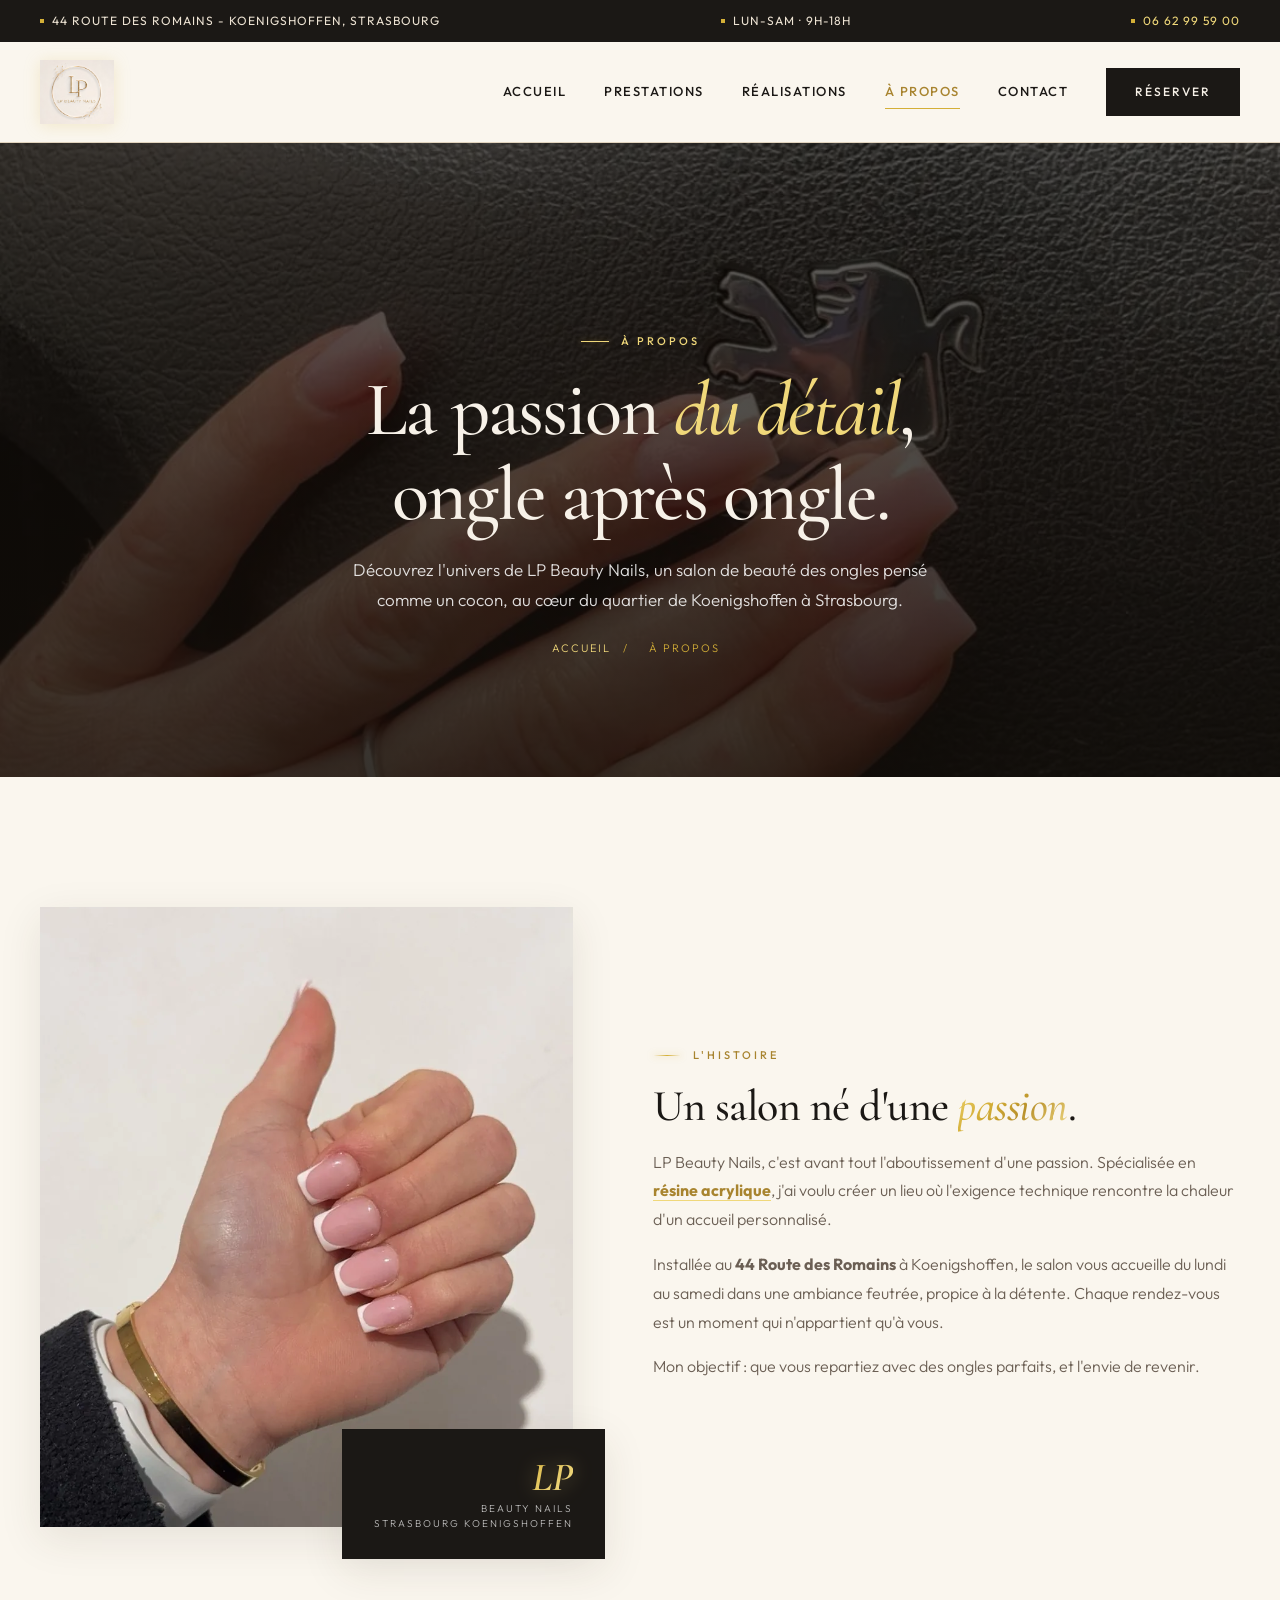
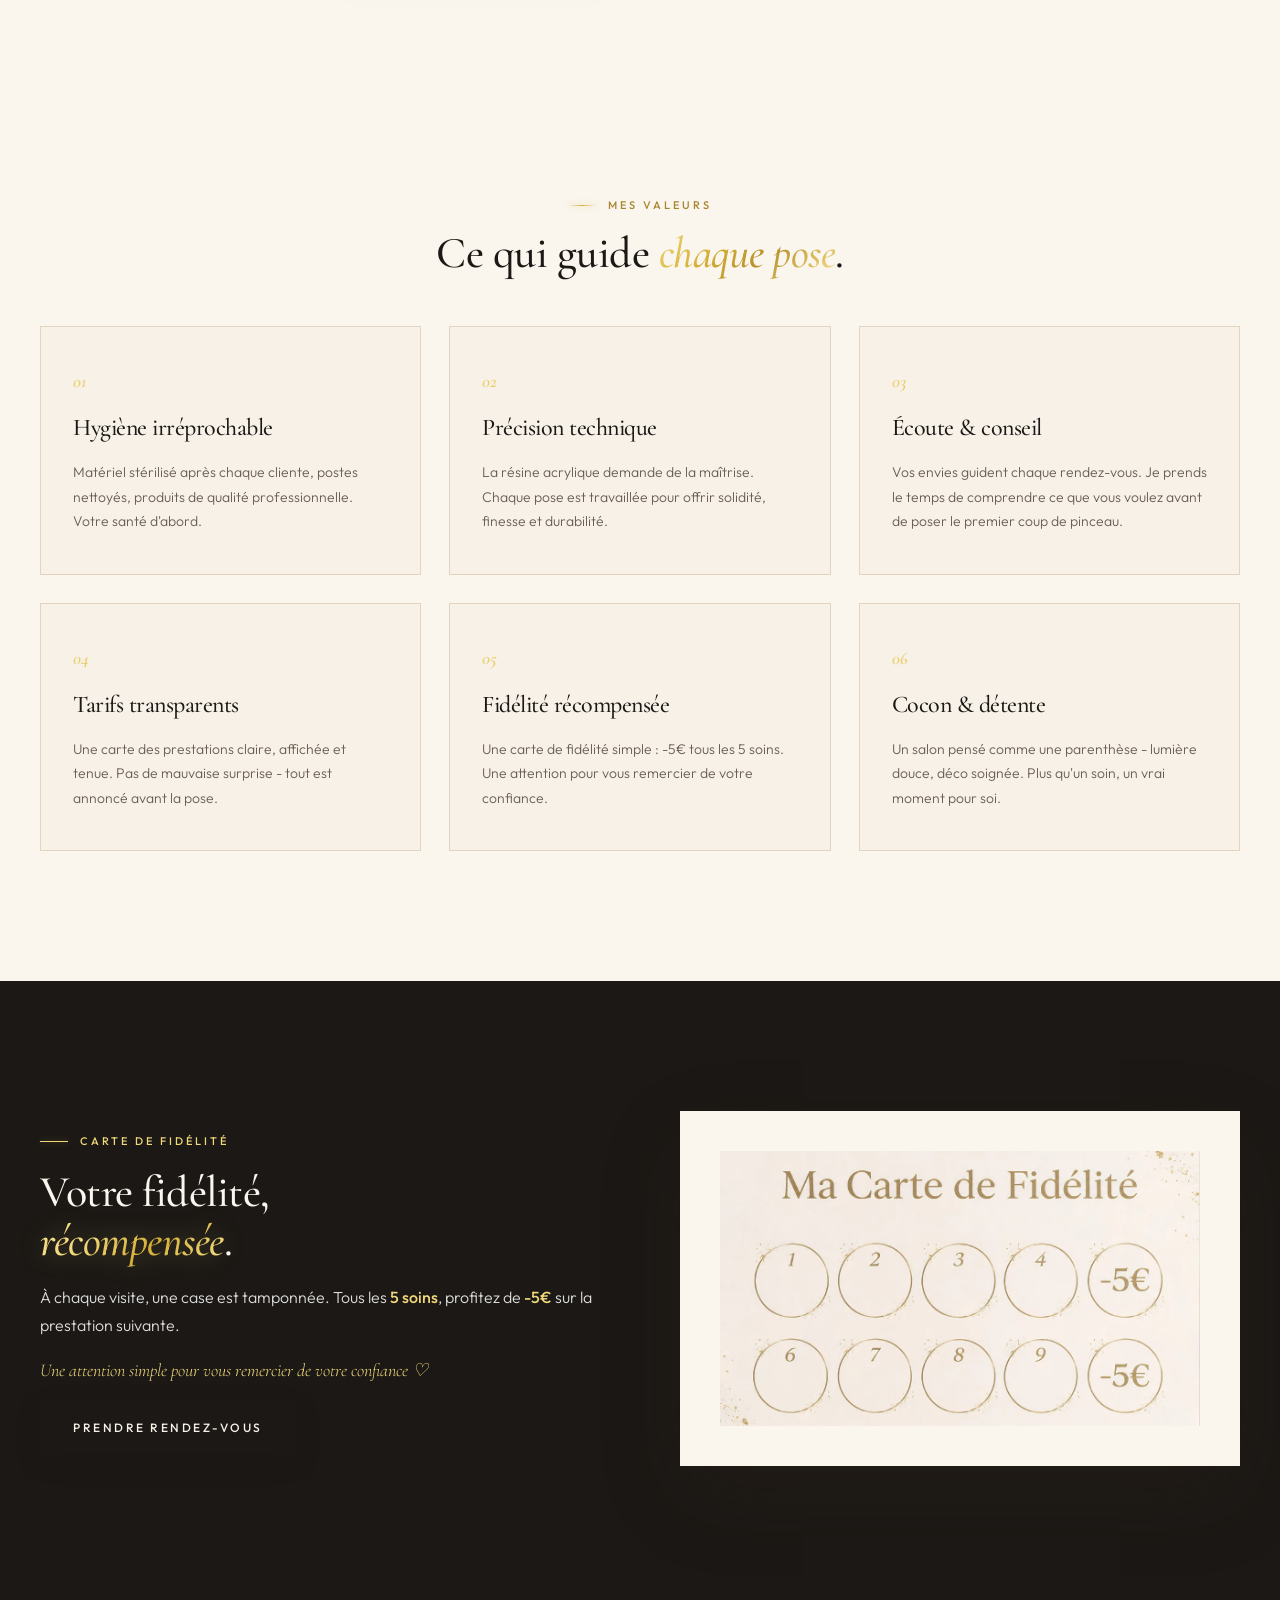
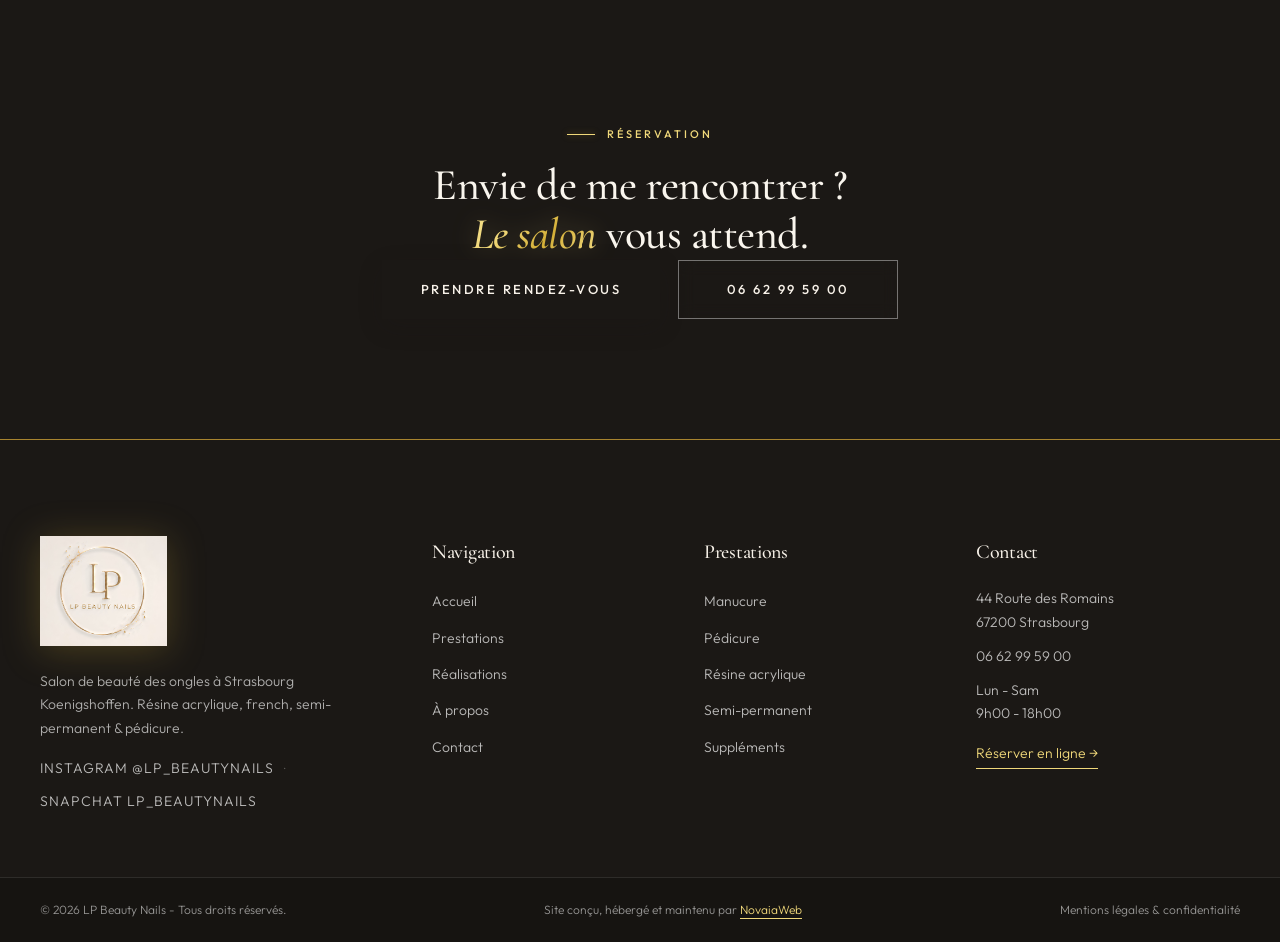
==== commit dde0e13e: "Optimisation SEO technique du site - Liens internes consolidés vers l'URL canonique (accueil vers /)" ====
--- a/a-propos.html
+++ b/a-propos.html
@@ -5,9 +5,9 @@
 <meta name="viewport" content="width=device-width, initial-scale=1.0" />
 <title>À propos - Prothésiste ongulaire à Koenigshoffen | LP Beauty Nails Strasbourg</title>
 <meta name="description" content="Découvrez LP Beauty Nails, salon de beauté des ongles à Strasbourg Koenigshoffen. Spécialiste de la résine acrylique, hygiène, savoir-faire & passion." />
-<link rel="canonical" href="https://lpbeautynails.com/a-propos.html" />
-<link rel="alternate" hreflang="fr" href="https://lpbeautynails.com/a-propos.html" />
-<link rel="alternate" hreflang="x-default" href="https://lpbeautynails.com/a-propos.html" />
+<link rel="canonical" href="https://lpbeautynails.fr/a-propos.html" />
+<link rel="alternate" hreflang="fr" href="https://lpbeautynails.fr/a-propos.html" />
+<link rel="alternate" hreflang="x-default" href="https://lpbeautynails.fr/a-propos.html" />
 <meta http-equiv="content-language" content="fr" />
 <meta name="theme-color" content="#1B1815" />
 <meta name="author" content="LP Beauty Nails" />
@@ -20,14 +20,14 @@
 <meta property="og:type" content="website" />
 <meta property="og:title" content="À propos | LP Beauty Nails Strasbourg" />
 <meta property="og:description" content="Salon de beauté des ongles à Koenigshoffen. Spécialité résine acrylique, savoir-faire & passion." />
-<meta property="og:url" content="https://lpbeautynails.com/a-propos.html" />
-<meta property="og:image" content="https://lpbeautynails.com/images/logo.png" />
+<meta property="og:url" content="https://lpbeautynails.fr/a-propos.html" />
+<meta property="og:image" content="https://lpbeautynails.fr/images/logo.png" />
 <meta property="og:locale" content="fr_FR" />
 <meta property="og:site_name" content="LP Beauty Nails" />
 <meta name="twitter:card" content="summary_large_image" />
 <meta name="twitter:title" content="À propos | LP Beauty Nails Strasbourg" />
 <meta name="twitter:description" content="Salon de beauté des ongles à Koenigshoffen. Spécialité résine acrylique, savoir-faire et passion." />
-<meta name="twitter:image" content="https://lpbeautynails.com/images/logo.png" />
+<meta name="twitter:image" content="https://lpbeautynails.fr/images/logo.png" />
 
 <link rel="icon" type="image/png" href="images/logo.png" />
 <link rel="apple-touch-icon" href="images/logo.png" />
@@ -45,17 +45,17 @@
   "@graph": [
     {
       "@type": "AboutPage",
-      "@id": "https://lpbeautynails.com/a-propos.html#about",
+      "@id": "https://lpbeautynails.fr/a-propos.html#about",
       "name": "À propos - LP Beauty Nails",
       "description": "Découvrez LP Beauty Nails, salon de beauté des ongles à Strasbourg Koenigshoffen, spécialisé en résine acrylique.",
-      "url": "https://lpbeautynails.com/a-propos.html",
+      "url": "https://lpbeautynails.fr/a-propos.html",
       "inLanguage": "fr-FR",
       "mainEntity": {
         "@type": "BeautySalon",
         "name": "LP Beauty Nails",
         "telephone": "+33662995900",
-        "url": "https://lpbeautynails.com/",
-        "image": "https://lpbeautynails.com/images/logo.png",
+        "url": "https://lpbeautynails.fr/",
+        "image": "https://lpbeautynails.fr/images/logo.png",
         "address": {
           "@type": "PostalAddress",
           "streetAddress": "44 Route des Romains",
@@ -68,8 +68,8 @@
     {
       "@type": "BreadcrumbList",
       "itemListElement": [
-        { "@type": "ListItem", "position": 1, "name": "Accueil", "item": "https://lpbeautynails.com/" },
-        { "@type": "ListItem", "position": 2, "name": "À propos", "item": "https://lpbeautynails.com/a-propos.html" }
+        { "@type": "ListItem", "position": 1, "name": "Accueil", "item": "https://lpbeautynails.fr/" },
+        { "@type": "ListItem", "position": 2, "name": "À propos", "item": "https://lpbeautynails.fr/a-propos.html" }
       ]
     }
   ]
@@ -90,16 +90,16 @@
 
 <header class="nav" id="nav">
   <div class="nav-inner">
-    <a href="index.html" class="nav-logo" aria-label="LP Beauty Nails - accueil">
-      <img src="images/logo.png" alt="LP Beauty Nails - Prothésiste ongulaire à Strasbourg" width="180" height="180" loading="eager" fetchpriority="high" />
+    <a href="/" class="nav-logo" aria-label="LP Beauty Nails - accueil">
+      <img src="images/logo.png" alt="LP Beauty Nails - Prothésiste ongulaire à Strasbourg" width="435" height="378" loading="eager" fetchpriority="high" />
     </a>
     <nav class="nav-links" id="navLinks" aria-label="Navigation principale">
-      <a href="index.html" class="nav-link">Accueil</a>
+      <a href="/" class="nav-link">Accueil</a>
       <a href="services.html" class="nav-link">Prestations</a>
       <a href="realisations.html" class="nav-link">Réalisations</a>
       <a href="a-propos.html" class="nav-link active">À propos</a>
       <a href="contact.html" class="nav-link">Contact</a>
-      <a href="https://app.squareup.com/appointments/book/3dwwcpdk2mj73t/LDWZXSW84ZJ0S/start" target="_blank" rel="noopener" class="nav-cta">Réserver</a>
+      <a href="https://www.cal.eu/lpbeautynails" target="_blank" rel="noopener" class="nav-cta">Réserver</a>
     </nav>
     <button class="nav-toggle" id="navToggle" aria-label="Ouvrir le menu" aria-expanded="false">
       <span></span><span></span><span></span>
@@ -110,14 +110,14 @@
 <main id="main">
 
 <section class="page-hero">
-  <div class="page-hero-bg" style="background-image:url('images/french-rosee.jpeg')"></div>
+  <div class="page-hero-bg" style="background-image:url('images/img7.webp')"></div>
   <div class="page-hero-overlay"></div>
   <div class="container page-hero-content">
     <span class="eyebrow eyebrow-light reveal"><span class="line"></span>À propos</span>
     <h1 class="page-title reveal">La passion <em>du détail</em>,<br />ongle après ongle.</h1>
     <p class="page-sub reveal">Découvrez l'univers de LP Beauty Nails, un salon de beauté des ongles pensé comme un cocon, au cœur du quartier de Koenigshoffen à Strasbourg.</p>
     <nav class="breadcrumb reveal" aria-label="Fil d'ariane">
-      <a href="index.html">Accueil</a> <span>/</span> <span>À propos</span>
+      <a href="/">Accueil</a> <span>/</span> <span>À propos</span>
     </nav>
   </div>
 </section>
@@ -126,7 +126,7 @@
 <section class="section about" id="story">
   <div class="container about-grid">
     <div class="about-media reveal">
-      <div class="about-img" style="background-image:url('images/french-manucure.jpeg')"></div>
+      <div class="about-img" style="background-image:url('images/img2.webp')"></div>
       <div class="about-badge">
         <span class="badge-num">LP</span>
         <span class="badge-txt">Beauty Nails<br />Strasbourg Koenigshoffen</span>
@@ -135,7 +135,7 @@
     <div class="about-text">
       <span class="eyebrow eyebrow-dark reveal"><span class="line"></span>L'histoire</span>
       <h2 class="section-title reveal">Un salon né d'une <em>passion</em>.</h2>
-      <p class="reveal">LP Beauty Nails, c'est avant tout l'aboutissement d'une passion. Spécialisée en <strong>résine acrylique</strong>, j'ai voulu créer un lieu où l'exigence technique rencontre la chaleur d'un accueil personnalisé.</p>
+      <p class="reveal">LP Beauty Nails, c'est avant tout l'aboutissement d'une passion. Spécialisée en <a href="services.html#manucure"><strong>résine acrylique</strong></a>, j'ai voulu créer un lieu où l'exigence technique rencontre la chaleur d'un accueil personnalisé.</p>
       <p class="reveal">Installée au <strong>44 Route des Romains</strong> à Koenigshoffen, le salon vous accueille du lundi au samedi dans une ambiance feutrée, propice à la détente. Chaque rendez-vous est un moment qui n'appartient qu'à vous.</p>
       <p class="reveal">Mon objectif : que vous repartiez avec des ongles parfaits, et l'envie de revenir.</p>
     </div>
@@ -193,10 +193,10 @@
       <h2 class="section-title section-title-light">Votre fidélité,<br /><em>récompensée</em>.</h2>
       <p>À chaque visite, une case est tamponnée. Tous les <strong>5 soins</strong>, profitez de <strong>-5€</strong> sur la prestation suivante.</p>
       <p class="loyalty-sub">Une attention simple pour vous remercier de votre confiance ♡</p>
-      <a href="https://app.squareup.com/appointments/book/3dwwcpdk2mj73t/LDWZXSW84ZJ0S/start" target="_blank" rel="noopener" class="btn btn-primary">Prendre rendez-vous</a>
+      <a href="https://www.cal.eu/lpbeautynails" target="_blank" rel="noopener" class="btn btn-primary">Prendre rendez-vous</a>
     </div>
     <div class="loyalty-media reveal">
-      <img src="images/carte-fidelite.png" alt="Carte de fidélité LP Beauty Nails - -5€ tous les 5 soins" loading="lazy" />
+      <picture><source srcset="images/carte-fidelite.webp" type="image/webp" /><img src="images/carte-fidelite.png" alt="Carte de fidélité LP Beauty Nails - -5€ tous les 5 soins" width="1050" height="600" loading="lazy" /></picture>
     </div>
   </div>
 </section>
@@ -208,7 +208,7 @@
       <span class="eyebrow eyebrow-light reveal"><span class="line"></span>Réservation</span>
       <h2 class="section-title section-title-light reveal">Envie de me rencontrer ?<br /><em>Le salon</em> vous attend.</h2>
       <div class="cta-actions reveal">
-        <a href="https://app.squareup.com/appointments/book/3dwwcpdk2mj73t/LDWZXSW84ZJ0S/start" target="_blank" rel="noopener" class="btn btn-primary btn-lg">Prendre rendez-vous</a>
+        <a href="https://www.cal.eu/lpbeautynails" target="_blank" rel="noopener" class="btn btn-primary btn-lg">Prendre rendez-vous</a>
         <a href="tel:+33662995900" class="btn btn-ghost btn-lg">06 62 99 59 00</a>
       </div>
     </div>
@@ -220,20 +220,20 @@
 <footer class="footer">
   <div class="container footer-grid">
     <div class="footer-col footer-brand">
-      <a href="index.html" class="nav-logo">
-        <img src="images/logo.png" alt="LP Beauty Nails - Salon de beauté des ongles Strasbourg" width="180" height="180" loading="lazy" />
+      <a href="/" class="nav-logo">
+        <img src="images/logo.png" alt="LP Beauty Nails - Salon de beauté des ongles Strasbourg" width="435" height="378" loading="lazy" />
       </a>
       <p>Salon de beauté des ongles à Strasbourg Koenigshoffen. Résine acrylique, french, semi-permanent &amp; pédicure.</p>
       <div class="socials">
         <a href="https://www.instagram.com/lp_beautynails/" target="_blank" rel="noopener">Instagram @lp_beautynails</a>
         <span>·</span>
-        <a href="#" target="_blank" rel="noopener">Snapchat lp_beautynails</a>
+        <a href="https://www.snapchat.com/add/lp_beautynails" target="_blank" rel="noopener">Snapchat lp_beautynails</a>
       </div>
     </div>
     <div class="footer-col">
       <h4>Navigation</h4>
       <ul>
-        <li><a href="index.html">Accueil</a></li>
+        <li><a href="/">Accueil</a></li>
         <li><a href="services.html">Prestations</a></li>
         <li><a href="realisations.html">Réalisations</a></li>
         <li><a href="a-propos.html">À propos</a></li>
@@ -256,7 +256,7 @@
         <li>44 Route des Romains<br />67200 Strasbourg</li>
         <li><a href="tel:+33662995900">06 62 99 59 00</a></li>
         <li>Lun - Sam<br />9h00 - 18h00</li>
-        <li><a href="https://app.squareup.com/appointments/book/3dwwcpdk2mj73t/LDWZXSW84ZJ0S/start" target="_blank" rel="noopener" class="footer-cta">Réserver en ligne →</a></li>
+        <li><a href="https://www.cal.eu/lpbeautynails" target="_blank" rel="noopener" class="footer-cta">Réserver en ligne →</a></li>
       </ul>
     </div>
   </div>
--- a/css/style-mobile.css
+++ b/css/style-mobile.css
@@ -1173,7 +1173,7 @@
   .values-grid{ grid-template-columns: 1fr 1fr; gap: 24px; }
 
   .gallery-grid{ grid-template-columns: repeat(3, 1fr); }
-  .gallery-grid-page{ grid-template-columns: repeat(3, 1fr); }
+  .gallery-grid-page{ grid-template-columns: repeat(2, 1fr); gap: 20px; }
   .gallery-item-wide{ grid-column: span 2; }
 
   .loyalty-grid{ grid-template-columns: 1.05fr 1fr; gap: 56px; align-items: center; }
@@ -1202,3 +1202,42 @@
   .footer-grid{ grid-template-columns: 1.4fr 1fr 1fr 1.1fr; gap: 36px; padding-bottom: 56px; }
   .footer-bottom-inner{ flex-direction: row; justify-content: space-between; text-align: left; gap: 20px; }
 }
+
+/* ── FAQ (accordéon accessible) ── */
+.faq{ background: var(--cream); }
+.faq-list{ max-width: 820px; margin: 0 auto; }
+.faq-item{ border-bottom: 1px solid var(--line); }
+.faq-item summary{
+  list-style: none;
+  cursor: pointer;
+  position: relative;
+  padding: 22px 46px 22px 0;
+  font-family: var(--font-display);
+  font-size: 21px;
+  font-weight: 500;
+  line-height: 1.35;
+  color: var(--ink);
+  transition: var(--t);
+}
+.faq-item summary::-webkit-details-marker{ display: none; }
+.faq-item summary::after{
+  content: '+';
+  position: absolute;
+  right: 4px;
+  top: 50%;
+  transform: translateY(-50%);
+  font-family: var(--font-body);
+  font-size: 26px;
+  line-height: 1;
+  color: var(--gold-deep);
+  transition: var(--t);
+}
+.faq-item[open] summary::after{ transform: translateY(-50%) rotate(45deg); }
+.faq-item summary:hover{ color: var(--gold-deep); }
+.faq-item summary:focus-visible{ outline: 2px solid var(--gold); outline-offset: 4px; border-radius: 2px; }
+.faq-answer{ padding: 0 46px 24px 0; }
+.faq-answer p{ margin: 0; color: var(--text-light); font-size: 15px; line-height: 1.8; }
+
+/* ── Liens contextuels dans le corps de texte ── */
+.about-text p a, .gallery-intro-inner p a{ color: var(--gold-deep); border-bottom: 1px solid var(--gold-light); }
+.about-text p a:hover, .gallery-intro-inner p a:hover{ color: var(--ink); border-color: var(--ink); }
--- a/css/style-desktop.css
+++ b/css/style-desktop.css
@@ -164,8 +164,10 @@
   gap: 16px;
 }
 .gallery-grid-page{
-  grid-template-columns: repeat(4, 1fr);
-}
+  grid-template-columns: repeat(2, 1fr);
+  gap: 24px;
+}
+.gallery-grid-page .gallery-item{ aspect-ratio: 4/3; }
 .gallery-item-tall{ grid-row: span 2; }
 .gallery-item-wide{ grid-column: span 2; }
 
